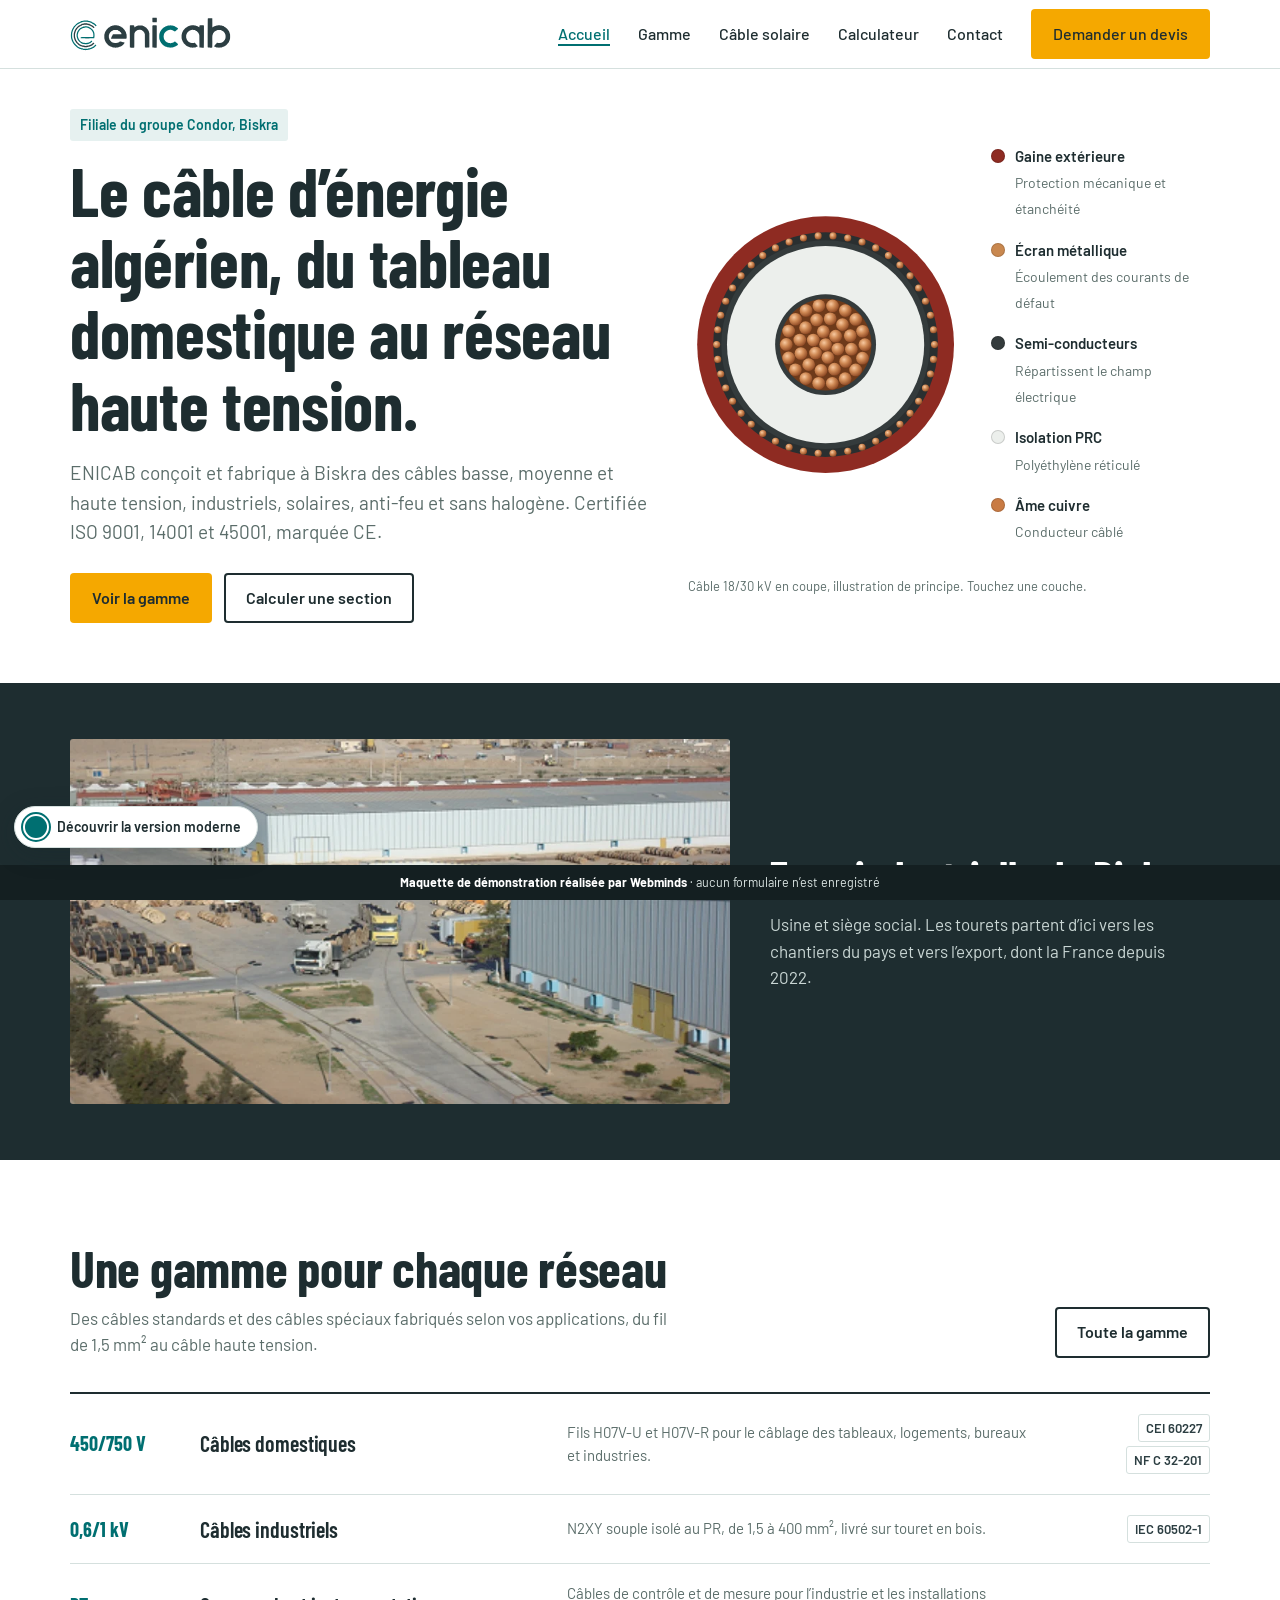
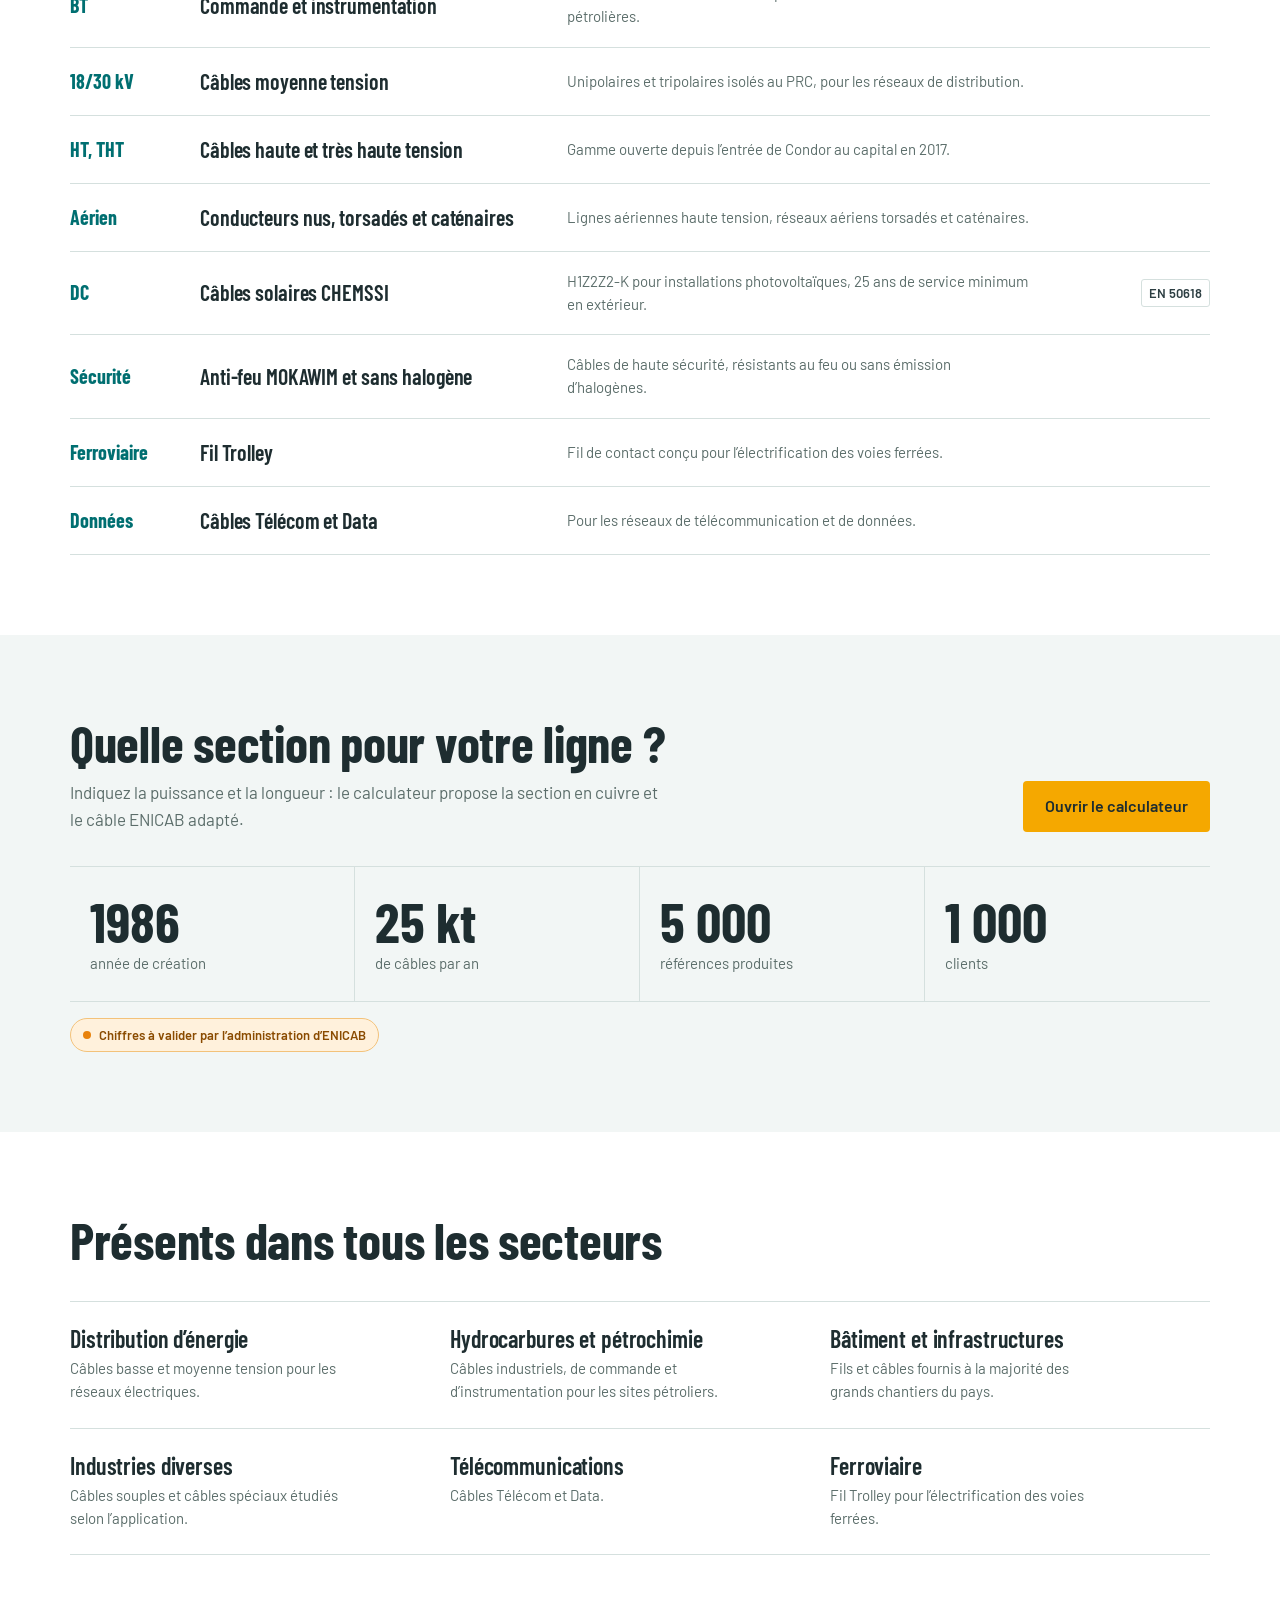
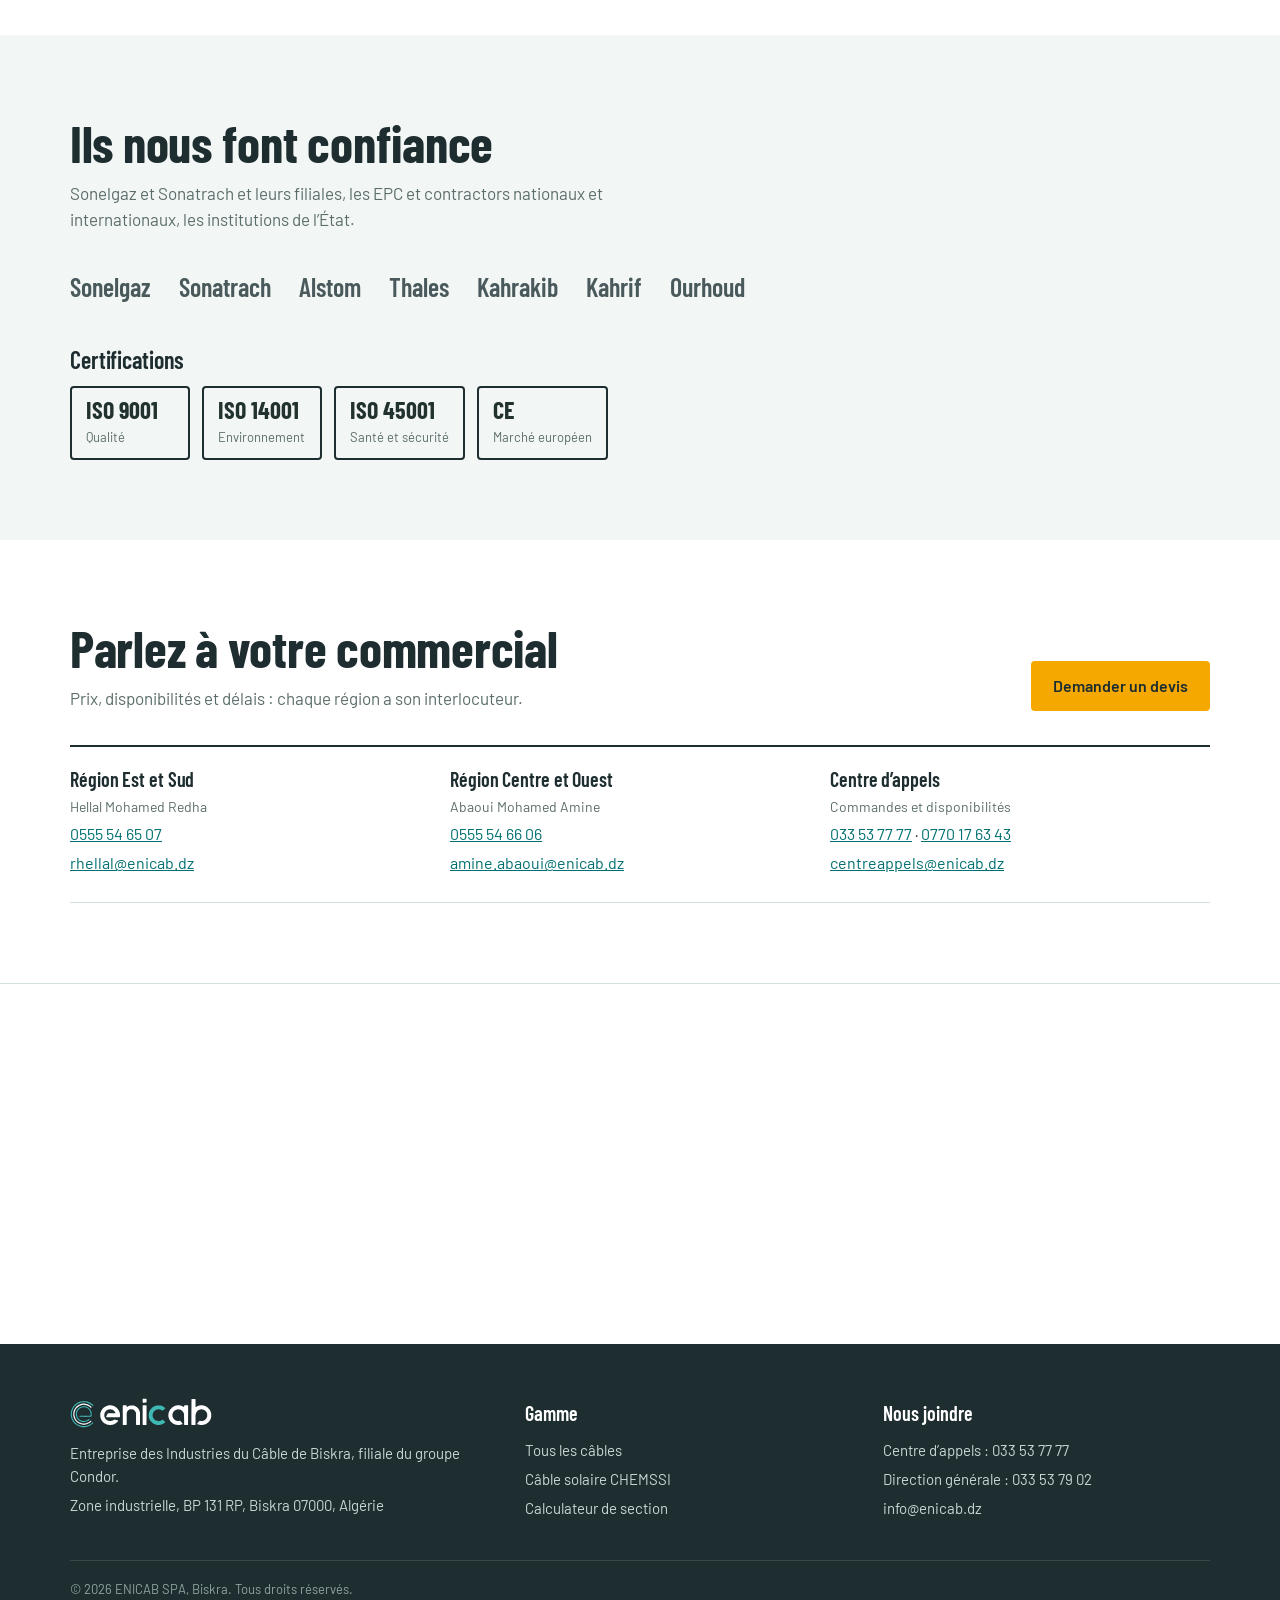
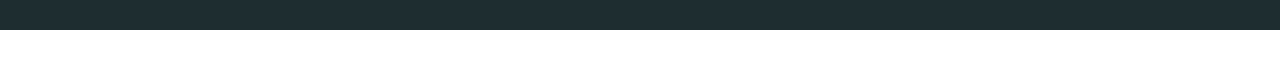
==== index.html @ e7be0aad "Maquette ENICAB : version corporate (accueil, gamme, fiche CHEMSSI, contact, calculateur) et version" ====
<!doctype html>
<html lang="fr">
<head>
<meta charset="utf-8">
<meta name="viewport" content="width=device-width, initial-scale=1, viewport-fit=cover">
<meta name="robots" content="noindex, nofollow">
<title>ENICAB, câbles d’énergie fabriqués à Biskra</title>
<meta name="description" content="Câbles basse, moyenne et haute tension, industriels, solaires et anti-feu.">
<link rel="icon" href="assets/img/favicon.svg" type="image/svg+xml">
<link rel="preload" href="assets/fonts/barlow-condensed-latin-700-normal.woff2" as="font" type="font/woff2" crossorigin>
<link rel="stylesheet" href="assets/css/style.css">
</head>
<body>
<header class="hdr">
  <div class="wrap">
    <a class="hdr-logo" href="index.html"><img src="assets/img/logo.svg" alt="ENICAB" width="235" height="50"></a>
    <nav class="hdr-nav" aria-label="Navigation principale">
      <a href="index.html" aria-current="page">Accueil</a><a href="gamme.html">Gamme</a><a href="produit.html">Câble solaire</a><a href="gamme.html#calcul">Calculateur</a><a href="contact.html">Contact</a>
      <a class="btn btn-amber" href="contact.html#devis">Demander un devis</a>
    </nav>
    <button class="burger" aria-label="Ouvrir le menu" aria-expanded="false"><span></span><span></span><span></span></button>
  </div>
</header>

<main>
<section class="hero">
  <div class="wrap hero-grid">
    <div>
      <span class="hero-tag">Filiale du groupe Condor, Biskra</span>
      <h1>Le câble d’énergie algérien, du tableau domestique au réseau haute tension.</h1>
      <p class="lead">ENICAB conçoit et fabrique à Biskra des câbles basse, moyenne et haute tension, industriels, solaires, anti-feu et sans halogène. Certifiée ISO 9001, 14001 et 45001, marquée CE.</p>
      <div class="hero-cta"><a class="btn btn-amber" href="gamme.html">Voir la gamme</a><a class="btn btn-line" href="gamme.html#calcul">Calculer une section</a></div>
    </div>
    <figure class="hero-fig">
      <svg class="xsec" data-cable="mt" data-legend="lg-hero" role="img"></svg>
      <ul class="xlegend" id="lg-hero"></ul>
      <figcaption>Câble 18/30 kV en coupe, illustration de principe. Touchez une couche.</figcaption>
    </figure>
  </div>
</section>

<section class="plant">
  <div class="wrap">
    <img src="assets/img/usine-biskra.webp" alt="Parc à tourets de l’usine ENICAB, zone industrielle de Biskra" width="922" height="510">
    <div><strong>Zone industrielle de Biskra</strong><p>Usine et siège social. Les tourets partent d’ici vers les chantiers du pays et vers l’export, dont la France depuis 2022.</p></div>
  </div>
</section>

<section class="sec">
  <div class="wrap">
    <div class="sec-head"><div><h2>Une gamme pour chaque réseau</h2><p>Des câbles standards et des câbles spéciaux fabriqués selon vos applications, du fil de 1,5 mm² au câble haute tension.</p></div><a class="btn btn-line" href="gamme.html">Toute la gamme</a></div>
    <div class="range"><div class="range-row" data-cat="dom"><span class="volt">450/750 V</span><h3>Câbles domestiques</h3><p>Fils H07V-U et H07V-R pour le câblage des tableaux, logements, bureaux et industries.</p><span class="norm"><span>CEI 60227</span><span>NF C 32-201</span></span></div><div class="range-row" data-cat="ind bt"><span class="volt">0,6/1 kV</span><h3>Câbles industriels</h3><p>N2XY souple isolé au PR, de 1,5 à 400 mm², livré sur touret en bois.</p><span class="norm"><span>IEC 60502-1</span></span></div><div class="range-row" data-cat="ind bt"><span class="volt">BT</span><h3>Commande et instrumentation</h3><p>Câbles de contrôle et de mesure pour l’industrie et les installations pétrolières.</p><span class="norm"></span></div><div class="range-row" data-cat="mt"><span class="volt">18/30 kV</span><h3>Câbles moyenne tension</h3><p>Unipolaires et tripolaires isolés au PRC, pour les réseaux de distribution.</p><span class="norm"></span></div><div class="range-row" data-cat="ht"><span class="volt">HT, THT</span><h3>Câbles haute et très haute tension</h3><p>Gamme ouverte depuis l’entrée de Condor au capital en 2017.</p><span class="norm"></span></div><div class="range-row" data-cat="ht"><span class="volt">Aérien</span><h3>Conducteurs nus, torsadés et caténaires</h3><p>Lignes aériennes haute tension, réseaux aériens torsadés et caténaires.</p><span class="norm"></span></div><a class="range-row" data-cat="sol" href="produit.html"><span class="volt">DC</span><h3>Câbles solaires CHEMSSI</h3><p>H1Z2Z2-K pour installations photovoltaïques, 25 ans de service minimum en extérieur.</p><span class="norm"><span>EN 50618</span></span></a><div class="range-row" data-cat="sec"><span class="volt">Sécurité</span><h3>Anti-feu MOKAWIM et sans halogène</h3><p>Câbles de haute sécurité, résistants au feu ou sans émission d’halogènes.</p><span class="norm"></span></div><div class="range-row" data-cat="rail"><span class="volt">Ferroviaire</span><h3>Fil Trolley</h3><p>Fil de contact conçu pour l’électrification des voies ferrées.</p><span class="norm"></span></div><div class="range-row" data-cat="tel"><span class="volt">Données</span><h3>Câbles Télécom et Data</h3><p>Pour les réseaux de télécommunication et de données.</p><span class="norm"></span></div></div>
  </div>
</section>

<section class="sec sec-mist">
  <div class="wrap">
    <div class="sec-head"><div><h2>Quelle section pour votre ligne&nbsp;?</h2><p>Indiquez la puissance et la longueur&nbsp;: le calculateur propose la section en cuivre et le câble ENICAB adapté.</p></div><a class="btn btn-amber" href="gamme.html#calcul">Ouvrir le calculateur</a></div>
    <div class="figs">
      <div><b>1986</b><span>année de création</span></div>
      <div><b>25 kt</b><span>de câbles par an</span></div>
      <div><b>5 000</b><span>références produites</span></div>
      <div><b>1 000</b><span>clients</span></div>
    </div>
    <span class="verify">Chiffres à valider par l’administration d’ENICAB</span>
  </div>
</section>

<section class="sec">
  <div class="wrap">
    <div class="sec-head"><div><h2>Présents dans tous les secteurs</h2></div></div>
    <div class="sectors">
      <article><h3>Distribution d’énergie</h3><p>Câbles basse et moyenne tension pour les réseaux électriques.</p></article>
      <article><h3>Hydrocarbures et pétrochimie</h3><p>Câbles industriels, de commande et d’instrumentation pour les sites pétroliers.</p></article>
      <article><h3>Bâtiment et infrastructures</h3><p>Fils et câbles fournis à la majorité des grands chantiers du pays.</p></article>
      <article><h3>Industries diverses</h3><p>Câbles souples et câbles spéciaux étudiés selon l’application.</p></article>
      <article><h3>Télécommunications</h3><p>Câbles Télécom et Data.</p></article>
      <article><h3>Ferroviaire</h3><p>Fil Trolley pour l’électrification des voies ferrées.</p></article>
    </div>
  </div>
</section>

<section class="sec sec-mist">
  <div class="wrap">
    <div class="sec-head"><div><h2>Ils nous font confiance</h2><p>Sonelgaz et Sonatrach et leurs filiales, les EPC et contractors nationaux et internationaux, les institutions de l’État.</p></div></div>
    <div class="refs"><span>Sonelgaz</span><span>Sonatrach</span><span>Alstom</span><span>Thales</span><span>Kahrakib</span><span>Kahrif</span><span>Ourhoud</span></div>
    <div style="height:40px"></div>
    <h3 style="margin-bottom:14px">Certifications</h3>
    <div class="certs">
      <div class="cert"><b>ISO 9001</b><small>Qualité</small></div>
      <div class="cert"><b>ISO 14001</b><small>Environnement</small></div>
      <div class="cert"><b>ISO 45001</b><small>Santé et sécurité</small></div>
      <div class="cert"><b>CE</b><small>Marché européen</small></div>
    </div>
  </div>
</section>

<section class="sec">
  <div class="wrap">
    <div class="sec-head"><div><h2>Parlez à votre commercial</h2><p>Prix, disponibilités et délais&nbsp;: chaque région a son interlocuteur.</p></div><a class="btn btn-amber" href="contact.html#devis">Demander un devis</a></div>
    <div class="people">
  <article><h3>Région Est et Sud</h3><p class="who">Hellal Mohamed Redha</p><p><a href="tel:+213555546507">0555 54 65 07</a></p><p><a href="mailto:rhellal@enicab.dz">rhellal@enicab.dz</a></p></article>
  <article><h3>Région Centre et Ouest</h3><p class="who">Abaoui Mohamed Amine</p><p><a href="tel:+213555546606">0555 54 66 06</a></p><p><a href="mailto:amine.abaoui@enicab.dz">amine.abaoui@enicab.dz</a></p></article>
  <article><h3>Centre d’appels</h3><p class="who">Commandes et disponibilités</p><p><a href="tel:+21333537777">033 53 77 77</a> · <a href="tel:+213770176343">0770 17 63 43</a></p><p><a href="mailto:centreappels@enicab.dz">centreappels@enicab.dz</a></p></article>
</div>
  </div>
</section>
</main>
<section class="map" aria-label="Carte"><iframe title="ENICAB, zone industrielle de Biskra" loading="lazy" src="https://www.google.com/maps?q=ENICAB%20Zone%20Industrielle%20Biskra&output=embed"></iframe></section>
<footer class="ftr">
  <div class="wrap">
    <div class="ftr-grid">
      <div>
        <img src="assets/img/logo-light.svg" alt="ENICAB" width="140" height="30">
        <p>Entreprise des Industries du Câble de Biskra, filiale du groupe Condor.</p>
        <p>Zone industrielle, BP 131 RP, Biskra 07000, Algérie</p>
      </div>
      <div>
        <h4>Gamme</h4>
        <p><a href="gamme.html">Tous les câbles</a></p>
        <p><a href="produit.html">Câble solaire CHEMSSI</a></p>
        <p><a href="gamme.html#calcul">Calculateur de section</a></p>
      </div>
      <div>
        <h4>Nous joindre</h4>
        <p>Centre d’appels : <a href="tel:+21333537777">033 53 77 77</a></p>
        <p>Direction générale : <a href="tel:+21333537902">033 53 79 02</a></p>
        <p><a href="mailto:info@enicab.dz">info@enicab.dz</a></p>
      </div>
    </div>
    <div class="ftr-bot">© 2026 ENICAB SPA, Biskra. Tous droits réservés.</div>
  </div>
</footer>
<a class="vpill" href="v2/index.html"><i></i>Découvrir la version moderne</a>
<div class="demo-bar"><b>Maquette de démonstration réalisée par Webminds</b> · aucun formulaire n’est enregistré</div>
<script src="assets/js/cable.js"></script>
<script src="assets/js/main.js"></script>
</body>
</html>
---- assets/css/style.css ----
@font-face{font-family:"Barlow";src:url(../fonts/barlow-latin-400-normal.woff2) format("woff2");font-weight:400;font-display:swap}
@font-face{font-family:"Barlow";src:url(../fonts/barlow-latin-500-normal.woff2) format("woff2");font-weight:500;font-display:swap}
@font-face{font-family:"Barlow";src:url(../fonts/barlow-latin-600-normal.woff2) format("woff2");font-weight:600;font-display:swap}
@font-face{font-family:"Barlow";src:url(../fonts/barlow-latin-700-normal.woff2) format("woff2");font-weight:700;font-display:swap}
@font-face{font-family:"Barlow Condensed";src:url(../fonts/barlow-condensed-latin-500-normal.woff2) format("woff2");font-weight:500;font-display:swap}
@font-face{font-family:"Barlow Condensed";src:url(../fonts/barlow-condensed-latin-600-normal.woff2) format("woff2");font-weight:600;font-display:swap}
@font-face{font-family:"Barlow Condensed";src:url(../fonts/barlow-condensed-latin-700-normal.woff2) format("woff2");font-weight:700;font-display:swap}

:root{
  --teal:#006F71;--teal-d:#00585A;--teal-l:#E6F1F0;
  --slate:#2C3E42;--slate-d:#1E2D30;
  --mist:#F2F6F5;--line:#D5E0DE;
  --amber:#F5A800;--amber-d:#D99400;
  --copper:#B8693A;
  --text:#22322F;--muted:#5B6D6A;
  --cond:"Barlow Condensed","Arial Narrow",sans-serif;
  --body:"Barlow",system-ui,-apple-system,"Segoe UI",sans-serif;
  --wrap:1180px;
}
*{box-sizing:border-box}
html{scroll-behavior:smooth;-webkit-text-size-adjust:100%}
[id]{scroll-margin-top:84px}
body{margin:0;font-family:var(--body);font-size:17px;line-height:1.55;color:var(--text);background:#fff;padding-bottom:44px}
img,svg{max-width:100%;display:block}
a{color:var(--teal)}
:focus-visible{outline:3px solid var(--amber);outline-offset:2px}
.wrap{max-width:var(--wrap);margin:0 auto;padding:0 20px}
h1,h2,h3{font-family:var(--cond);font-weight:700;line-height:1.05;letter-spacing:-.005em;color:var(--slate-d);margin:0}
h1{font-size:clamp(40px,8.6vw,68px)}
h2{font-size:clamp(32px,6vw,52px)}
h3{font-size:24px;font-weight:600}
p{margin:0 0 1em}
.lead{font-size:19px;color:var(--muted);max-width:56ch}

/* bouton */
.btn{display:inline-flex;align-items:center;gap:8px;font-family:var(--body);font-weight:600;font-size:16px;padding:13px 22px;border-radius:4px;border:0;cursor:pointer;text-decoration:none;transition:background .2s}
.btn-amber{background:var(--amber);color:var(--slate-d)}
.btn-amber:hover{background:var(--amber-d)}
.btn-line{background:transparent;color:var(--slate-d);box-shadow:inset 0 0 0 2px var(--slate-d)}
.btn-line:hover{background:var(--slate-d);color:#fff}

/* entête */
.hdr{position:sticky;top:0;z-index:50;background:#fff;border-bottom:1px solid var(--line)}
.hdr .wrap{display:flex;align-items:center;justify-content:space-between;height:68px}
.hdr-logo img{height:34px;width:auto}
.hdr-nav{display:flex;gap:28px;align-items:center}
.hdr-nav a{color:var(--slate-d);text-decoration:none;font-weight:500;font-size:16px}
.hdr-nav a[aria-current]{color:var(--teal);box-shadow:inset 0 -2px 0 var(--teal)}
.hdr-call{font-family:var(--cond);font-weight:600;font-size:18px;color:var(--teal)!important}
.burger{display:none;background:none;border:0;width:44px;height:44px;cursor:pointer;padding:10px}
.burger span{display:block;height:2px;background:var(--slate-d);margin:6px 0;transition:transform .25s,opacity .2s}
@media (max-width:900px){
  .burger{display:block}
  .hdr-nav{position:fixed;inset:68px 0 auto 0;background:#fff;flex-direction:column;align-items:flex-start;gap:0;padding:8px 20px 20px;border-bottom:1px solid var(--line);transform:translateY(-8px);opacity:0;pointer-events:none;transition:.2s}
  .hdr-nav a{padding:12px 0;width:100%;border-bottom:1px solid var(--line);font-size:18px}
  .hdr-nav a[aria-current]{box-shadow:none}
  .hdr-nav .btn{margin-top:14px;justify-content:center}
  .hdr.open .hdr-nav{opacity:1;transform:none;pointer-events:auto}
  .hdr.open .burger span:nth-child(1){transform:translateY(8px) rotate(45deg)}
  .hdr.open .burger span:nth-child(2){opacity:0}
  .hdr.open .burger span:nth-child(3){transform:translateY(-8px) rotate(-45deg)}
}

/* hero accueil */
.hero{padding:40px 0 0;overflow:hidden}
.hero-grid{display:grid;grid-template-columns:1.05fr .95fr;gap:40px;align-items:center}
.hero h1{margin:14px 0 18px}
.hero-tag{display:inline-block;font-weight:600;font-size:14px;color:var(--teal);background:var(--teal-l);padding:5px 10px;border-radius:3px}
.hero-cta{display:flex;gap:12px;flex-wrap:wrap;margin-top:26px}
.hero-fig{position:relative;margin:0;display:grid;grid-template-columns:1.2fr 1fr;gap:18px;align-items:center}
.hero-fig figcaption{grid-column:1/-1;order:3}
.hero-fig figcaption{font-size:13px;color:var(--muted);margin-top:6px}
@media (max-width:900px){.hero-grid{grid-template-columns:1fr;gap:26px}.hero-fig{grid-template-columns:1fr 1fr;gap:12px;align-items:start}.hero-fig .xlegend li{padding:5px 4px;grid-template-columns:12px 1fr;gap:7px}.hero-fig .xlegend small{display:none}.hero-fig .xlegend i{width:12px;height:12px}}

/* coupe de câble */
.xsec{width:100%;height:auto}
.xsec [data-layer]{transition:opacity .25s}
.xsec.dim [data-layer]{opacity:.18}
.xsec.dim [data-layer].on{opacity:1}
.xlegend{list-style:none;margin:0;padding:0;display:grid;gap:2px}
.xlegend li{display:grid;grid-template-columns:14px 1fr;gap:10px;align-items:start;padding:8px 10px;border-radius:3px;cursor:pointer}
.xlegend li:hover,.xlegend li.on{background:var(--teal-l)}
.xlegend i{width:14px;height:14px;border-radius:50%;margin-top:4px;box-shadow:inset 0 0 0 1px rgba(0,0,0,.15)}
.xlegend b{display:block;font-weight:600;font-size:15px;color:var(--slate-d)}
.xlegend small{color:var(--muted);font-size:14px}

/* bande usine */
.plant{margin-top:60px;background:var(--slate-d);color:#fff;padding:56px 0}
.plant .wrap{display:grid;grid-template-columns:1.5fr 1fr;gap:40px;align-items:center}
.plant img{width:100%;max-width:922px;height:auto;border-radius:3px;filter:saturate(.85)}
.plant strong{font-family:var(--cond);font-size:clamp(30px,5vw,44px);display:block;font-weight:700;line-height:1.05;margin-bottom:12px}
.plant p{margin:0;color:#C9D6D4;max-width:42ch}
@media (max-width:760px){.plant{padding:0 0 34px}.plant .wrap{grid-template-columns:1fr;gap:22px;padding:0}.plant img{border-radius:0}.plant .wrap>div{padding:0 20px}}

/* sections */
.sec{padding:80px 0}
.sec-mist{background:var(--mist)}
.sec-head{display:flex;justify-content:space-between;align-items:end;gap:20px;margin-bottom:34px;flex-wrap:wrap}
.sec-head p{margin:10px 0 0;max-width:60ch;color:var(--muted)}

/* liste de gamme (fiche technique) */
.range{border-top:2px solid var(--slate-d)}
.range-row{display:grid;grid-template-columns:110px 1.2fr 1.6fr 160px;gap:20px;align-items:center;padding:18px 0;border-bottom:1px solid var(--line);text-decoration:none;color:inherit;transition:background .2s}
a.range-row:hover{background:var(--teal-l)}
.range-row .volt{font-family:var(--cond);font-weight:700;font-size:20px;color:var(--teal)}
.range-row h3{font-size:22px}
.range-row p{margin:0;color:var(--muted);font-size:15px}
.range-row .norm{font-size:13px;font-weight:600;color:var(--slate);justify-self:end;text-align:right}
.range-row .norm span{display:inline-block;border:1px solid var(--line);border-radius:3px;padding:3px 7px;margin:2px 0 2px 4px;background:#fff}
@media (max-width:760px){
  .range-row{grid-template-columns:1fr;gap:4px;padding:16px 0}
  .range-row .norm{justify-self:start;text-align:left}
  .range-row .norm span{margin:4px 4px 0 0}
}

/* chiffres */
.figs{display:grid;grid-template-columns:repeat(4,1fr);border-top:1px solid var(--line);border-bottom:1px solid var(--line)}
.figs div{padding:26px 20px;border-right:1px solid var(--line)}
.figs div:last-child{border-right:0}
.figs b{font-family:var(--cond);font-weight:700;font-size:clamp(38px,6vw,56px);color:var(--slate-d);display:block;line-height:1}
.figs span{color:var(--muted);font-size:15px}
@media (max-width:760px){.figs{grid-template-columns:1fr 1fr}.figs div:nth-child(2){border-right:0}.figs div:nth-child(-n+2){border-bottom:1px solid var(--line)}}
.verify{display:inline-flex;align-items:center;gap:8px;background:#FFF1DC;color:#8A4B00;border:1px solid #F3C27A;border-radius:999px;font-size:13px;font-weight:600;padding:6px 12px;margin-top:16px}
.verify::before{content:"";width:8px;height:8px;border-radius:50%;background:#E8820C}

/* secteurs */
.sectors{display:grid;grid-template-columns:repeat(3,1fr);gap:0;border-top:1px solid var(--line)}
.sectors article{padding:24px 22px 24px 0;border-bottom:1px solid var(--line)}
.sectors h3{margin-bottom:6px}
.sectors p{margin:0;color:var(--muted);font-size:15px;max-width:34ch}
@media (max-width:760px){.sectors{grid-template-columns:1fr}}

/* références */
.refs{display:flex;flex-wrap:wrap;gap:10px 28px;font-family:var(--cond);font-weight:600;font-size:26px;color:var(--slate)}
.refs span{opacity:.85}

/* certifs */
.certs{display:flex;flex-wrap:wrap;gap:12px}
.cert{border:2px solid var(--slate-d);border-radius:4px;padding:10px 14px;min-width:120px}
.cert b{font-family:var(--cond);font-size:24px;display:block;line-height:1}
.cert small{font-size:13px;color:var(--muted)}

/* calculateur */
.calc{display:grid;grid-template-columns:1fr 1fr;gap:0;border:2px solid var(--slate-d);border-radius:6px;overflow:hidden;background:#fff}
.calc-in{padding:28px}
.calc-out{padding:28px;background:var(--slate-d);color:#fff;display:flex;flex-direction:column}
.field{margin-bottom:18px}
.field label{display:block;font-weight:600;font-size:15px;margin-bottom:6px;color:var(--slate-d)}
.field input,.field select,.field textarea{width:100%;font:inherit;font-size:17px;padding:11px 12px;border:1px solid #B9C9C6;border-radius:4px;background:#fff;color:var(--text)}
.field textarea{min-height:120px;resize:vertical}
.seg{display:flex;border:1px solid #B9C9C6;border-radius:4px;overflow:hidden}
.seg button{flex:1;font:inherit;font-size:15px;font-weight:600;padding:10px;border:0;background:#fff;color:var(--slate);cursor:pointer}
.seg button[aria-pressed=true]{background:var(--teal);color:#fff}
.range-in{display:flex;align-items:center;gap:12px}
.range-in input[type=range]{flex:1;padding:0;border:0;accent-color:var(--teal)}
.range-in output{font-family:var(--cond);font-weight:700;font-size:22px;min-width:76px;text-align:right}
.calc-out .res{font-family:var(--cond);font-weight:700;font-size:clamp(64px,12vw,96px);line-height:.9;color:#fff}
.calc-out .res small{font-size:.38em;font-weight:600;color:#9CC9C6;margin-left:4px}
.calc-out .ref{margin:14px 0 4px;font-size:18px;font-weight:600;color:var(--amber)}
.calc-out dl{display:grid;grid-template-columns:auto 1fr;gap:6px 14px;margin:18px 0;font-size:15px}
.calc-out dt{color:#9CC9C6}
.calc-out dd{margin:0;text-align:right;font-weight:600}
.calc-out .note{font-size:13px;color:#9CC9C6;margin-top:auto}
@media (max-width:760px){.calc{grid-template-columns:1fr}.calc-in,.calc-out{padding:22px 18px}}

/* filtres gamme */
.filters{display:flex;gap:8px;flex-wrap:wrap;margin-bottom:22px}
.filters button{font:inherit;font-size:15px;font-weight:600;padding:8px 14px;border-radius:999px;border:1px solid var(--line);background:#fff;color:var(--slate);cursor:pointer}
.filters button[aria-pressed=true]{background:var(--slate-d);border-color:var(--slate-d);color:#fff}

/* page intérieure */
.page-hd{background:var(--mist);padding:46px 0 40px;border-bottom:1px solid var(--line)}
.crumb{font-size:14px;color:var(--muted);margin-bottom:10px}
.crumb a{color:var(--muted)}

/* fiche produit */
.pgrid{display:grid;grid-template-columns:1fr 1fr;gap:48px;align-items:start}
@media (max-width:860px){.pgrid{grid-template-columns:1fr;gap:28px}}
.spec{width:100%;border-collapse:collapse;font-size:16px}
.spec th,.spec td{text-align:left;padding:12px 0;border-bottom:1px solid var(--line);vertical-align:top}
.spec th{width:42%;color:var(--muted);font-weight:500;padding-right:14px}
.spec td{font-weight:600;color:var(--slate-d)}
.cats{display:grid;gap:0;border-top:2px solid var(--slate-d)}
.cats div{display:grid;grid-template-columns:120px 1fr;gap:14px;padding:16px 0;border-bottom:1px solid var(--line)}
.cats b{font-family:var(--cond);font-size:22px;color:var(--teal)}
.cats p{margin:0;color:var(--muted)}

/* contact */
.people{display:grid;grid-template-columns:repeat(3,1fr);gap:0;border-top:2px solid var(--slate-d)}
.people article{padding:22px 22px 22px 0;border-bottom:1px solid var(--line)}
.people h3{font-size:20px;margin-bottom:6px}
.people p{margin:0 0 4px;font-size:16px}
.people .who{color:var(--muted);font-size:14px}
@media (max-width:860px){.people{grid-template-columns:1fr}}
.cgrid{display:grid;grid-template-columns:1.1fr .9fr;gap:48px}
@media (max-width:860px){.cgrid{grid-template-columns:1fr}}
.ok{display:none;background:var(--teal-l);border-left:4px solid var(--teal);padding:14px 16px;margin-top:14px;font-weight:500}
.ok.show{display:block}

/* carte */
.map{border-top:1px solid var(--line)}
.map iframe{display:block;width:100%;height:360px;border:0;filter:saturate(.7)}

/* pied */
.ftr{background:var(--slate-d);color:#C9D6D4;padding:54px 0 30px;font-size:15px}
.ftr-grid{display:grid;grid-template-columns:1.3fr 1fr 1fr;gap:30px}
.ftr img{height:30px;width:auto;margin-bottom:14px}
.ftr h4{font-family:var(--cond);font-weight:600;font-size:20px;color:#fff;margin:0 0 10px}
.ftr a{color:#C9D6D4;text-decoration:none}
.ftr a:hover{color:#fff}
.ftr p{margin:0 0 6px}
.ftr-bot{border-top:1px solid rgba(255,255,255,.12);margin-top:34px;padding-top:18px;font-size:13px;color:#8FA4A1}
@media (max-width:760px){.ftr-grid{grid-template-columns:1fr}}

/* bandeau démo + pastille version */
.demo-bar{position:fixed;left:0;right:0;bottom:0;z-index:90;background:#141F21;color:#DDE7E5;font-size:12.5px;text-align:center;padding:9px 12px;line-height:1.35}
.demo-bar b{color:#fff}
.vpill{position:fixed;left:14px;bottom:52px;z-index:91;display:flex;align-items:center;gap:10px;background:#fff;color:var(--slate-d);text-decoration:none;font-weight:600;font-size:14px;padding:9px 16px 9px 10px;border-radius:999px;box-shadow:0 6px 24px rgba(20,40,42,.25);border:1px solid var(--line)}
.vpill i{position:relative;width:22px;height:22px;border-radius:50%;background:var(--teal)}
.vpill i::after{content:"";position:absolute;inset:-4px;border-radius:50%;border:2px solid var(--teal);animation:vpulse 2s infinite}
@keyframes vpulse{from{transform:scale(.8);opacity:1}to{transform:scale(1.5);opacity:0}}
@media (prefers-reduced-motion:reduce){.vpill i::after{animation:none}html{scroll-behavior:auto}}
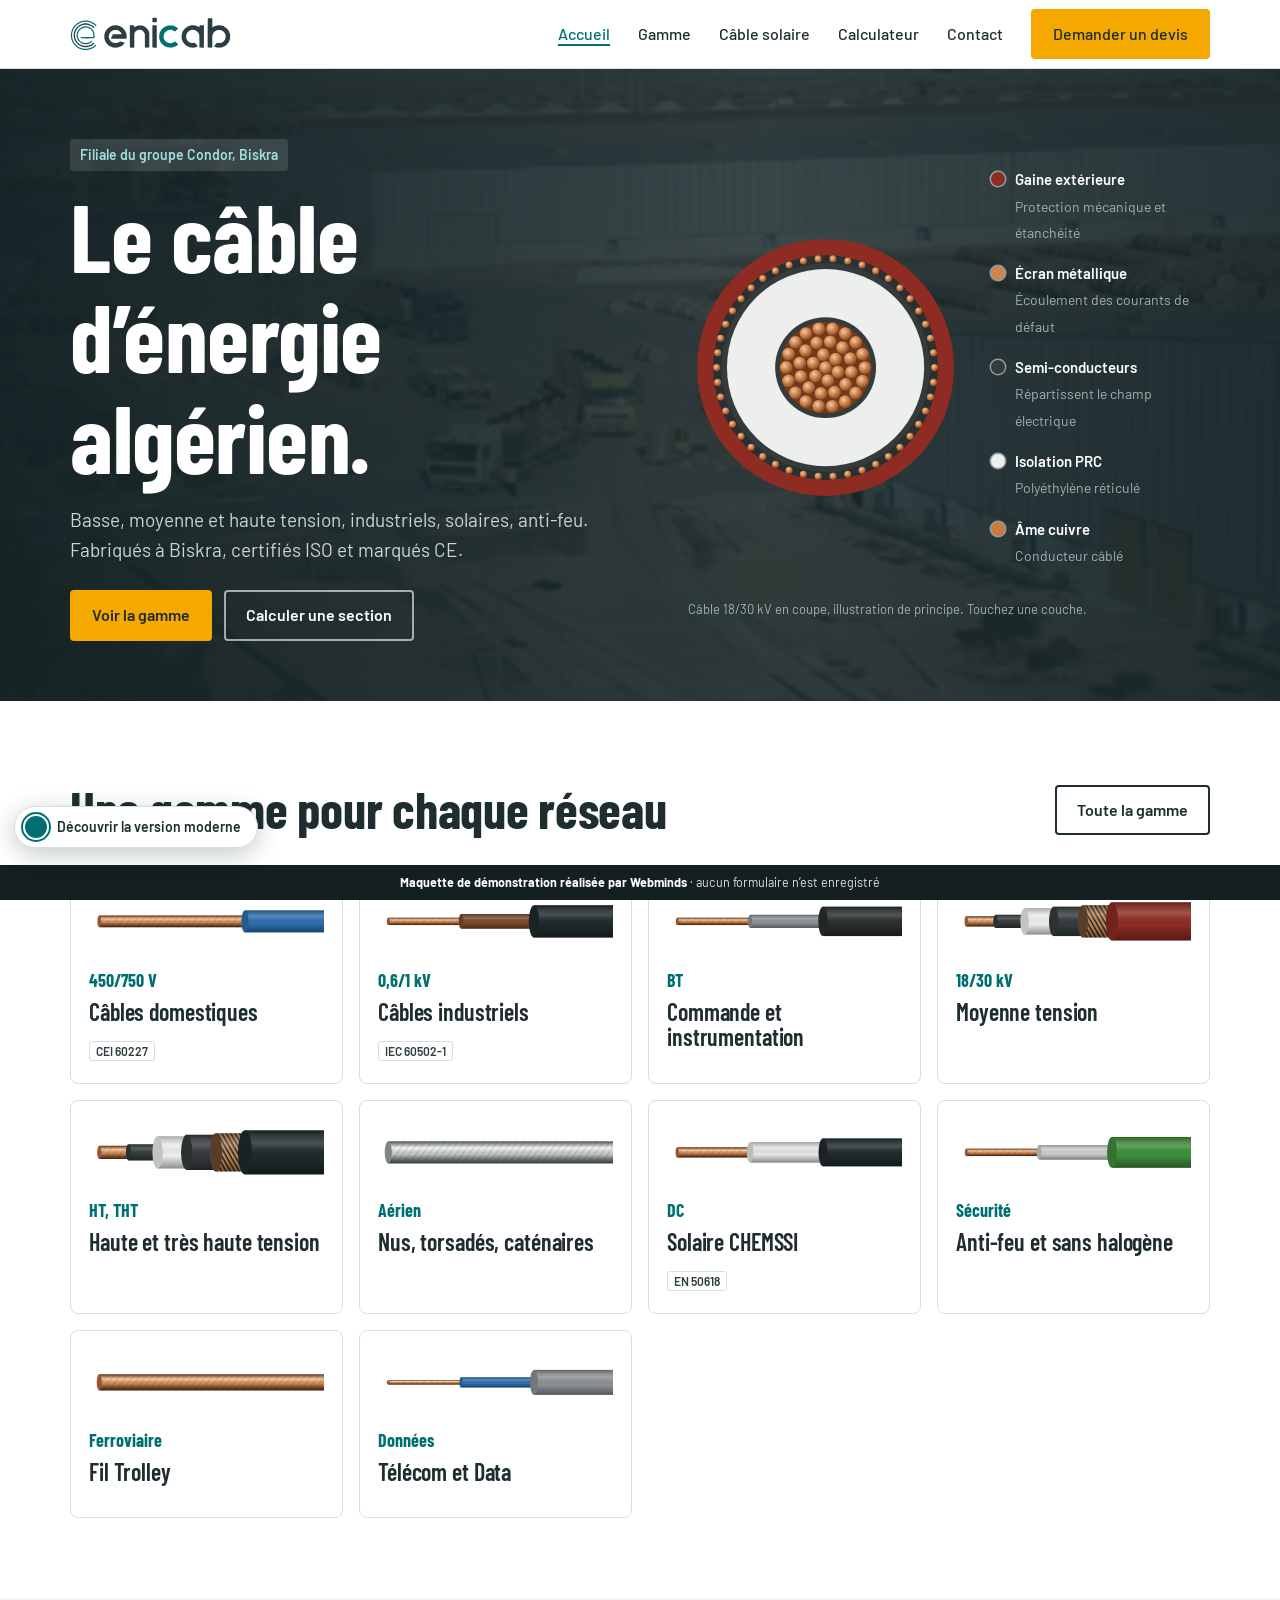
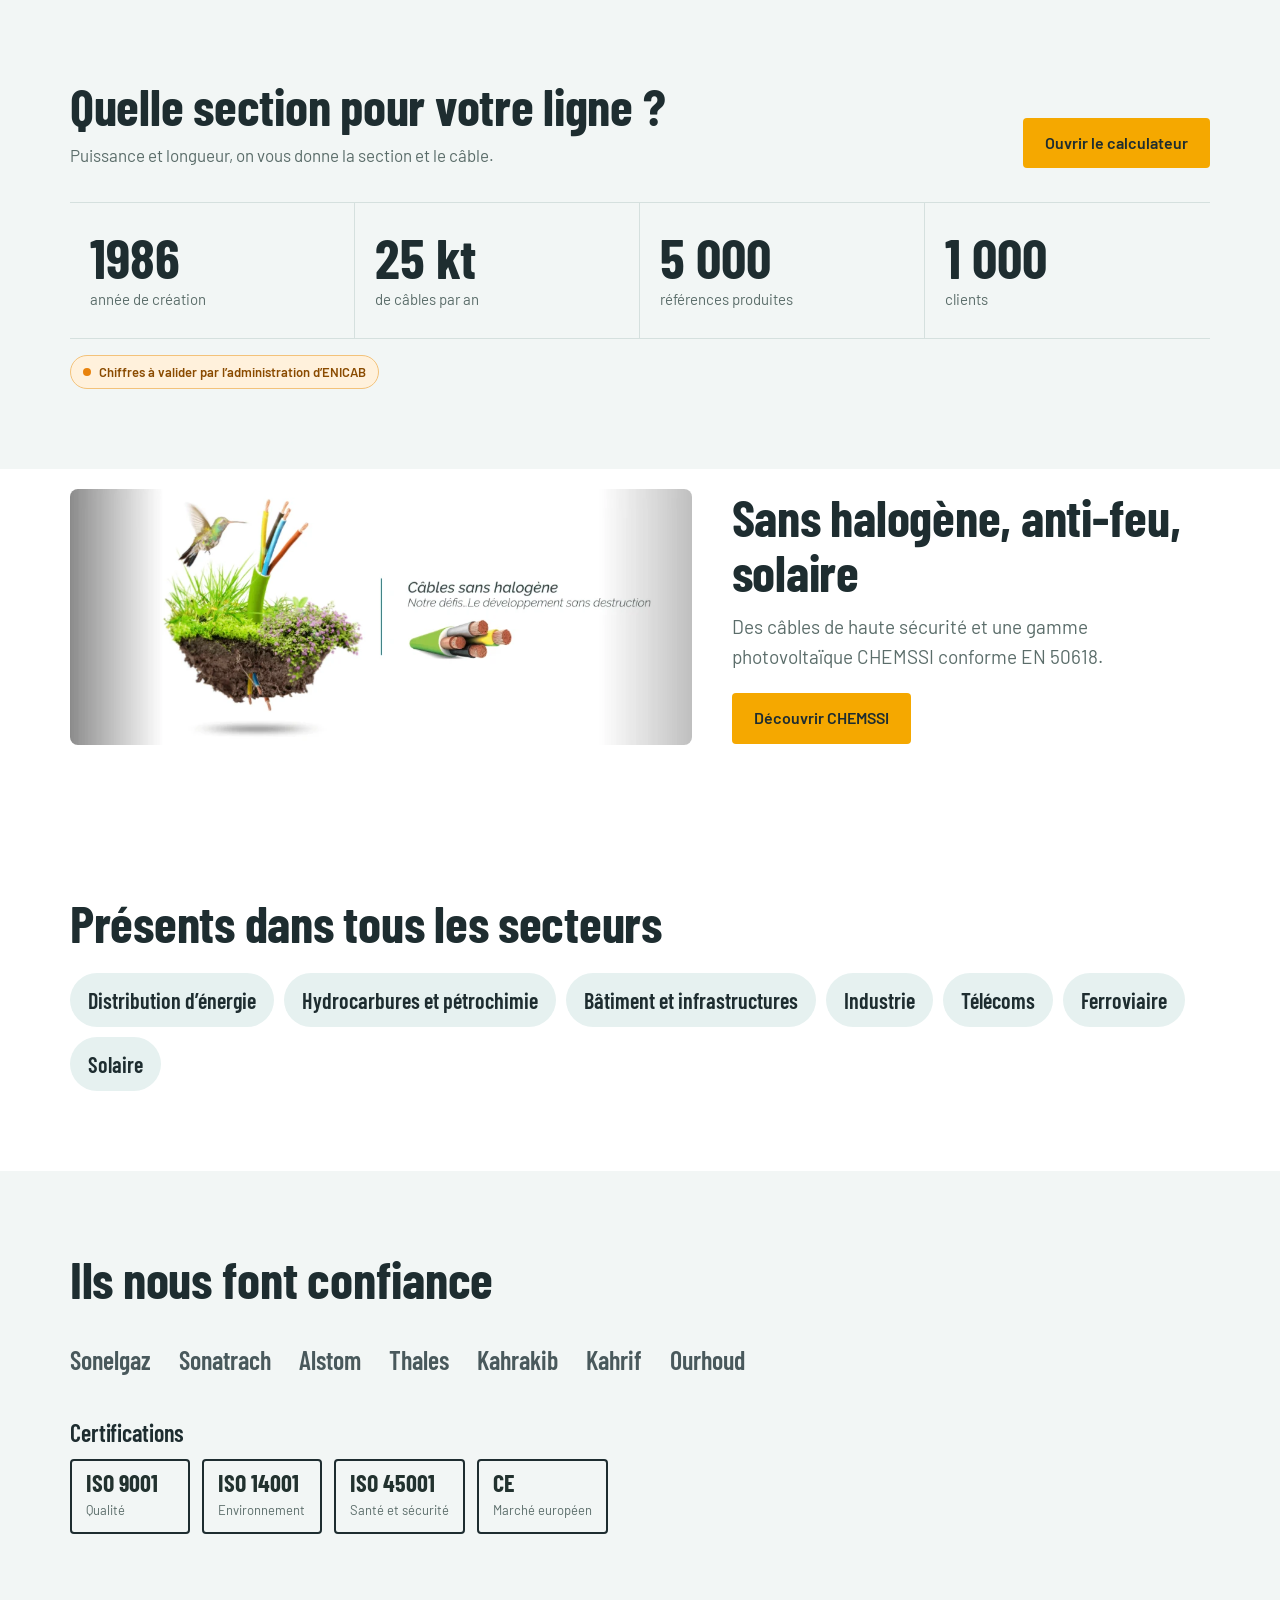
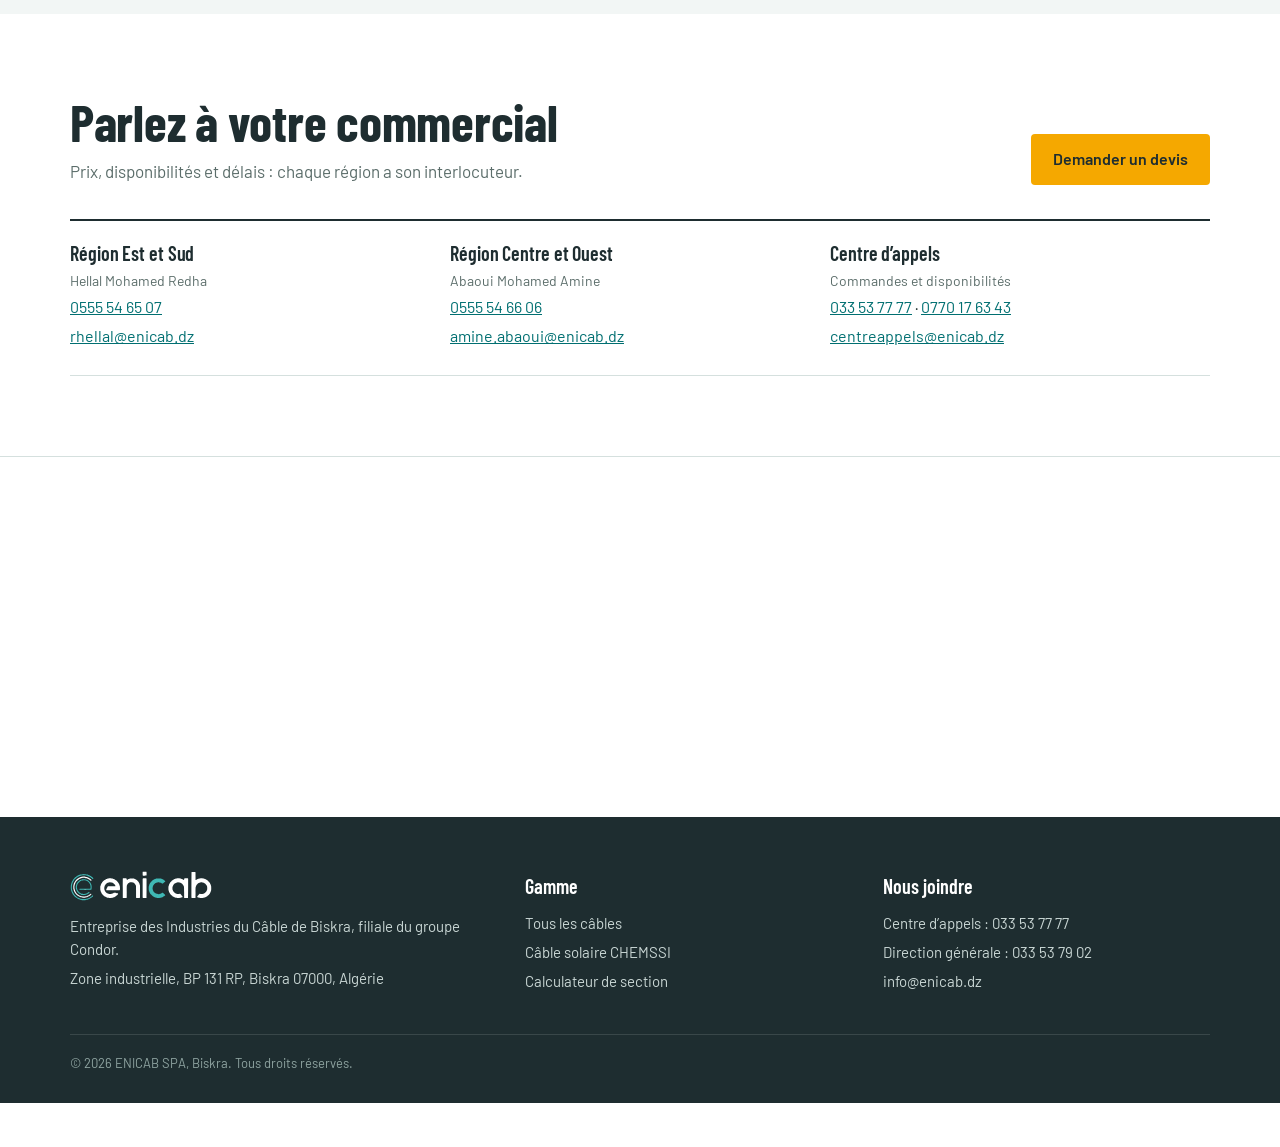
==== commit 062eb3b8: "Plus visuel : hero photo usine, cartes produits illustrées, visuel sans halogène, défilement de gamm" ====
--- a/index.html
+++ b/index.html
@@ -23,13 +23,14 @@
 </header>
 
 <main>
-<section class="hero">
+<section class="hero hero-photo">
+  <img class="hero-bg" src="assets/img/usine-biskra.webp" alt="" aria-hidden="true">
   <div class="wrap hero-grid">
     <div>
       <span class="hero-tag">Filiale du groupe Condor, Biskra</span>
-      <h1>Le câble d’énergie algérien, du tableau domestique au réseau haute tension.</h1>
-      <p class="lead">ENICAB conçoit et fabrique à Biskra des câbles basse, moyenne et haute tension, industriels, solaires, anti-feu et sans halogène. Certifiée ISO 9001, 14001 et 45001, marquée CE.</p>
-      <div class="hero-cta"><a class="btn btn-amber" href="gamme.html">Voir la gamme</a><a class="btn btn-line" href="gamme.html#calcul">Calculer une section</a></div>
+      <h1>Le câble d’énergie algérien.</h1>
+      <p class="lead">Basse, moyenne et haute tension, industriels, solaires, anti-feu. Fabriqués à Biskra, certifiés ISO et marqués CE.</p>
+      <div class="hero-cta"><a class="btn btn-amber" href="gamme.html">Voir la gamme</a><a class="btn btn-ghost" href="gamme.html#calcul">Calculer une section</a></div>
     </div>
     <figure class="hero-fig">
       <svg class="xsec" data-cable="mt" data-legend="lg-hero" role="img"></svg>
@@ -39,23 +40,17 @@
   </div>
 </section>
 
-<section class="plant">
-  <div class="wrap">
-    <img src="assets/img/usine-biskra.webp" alt="Parc à tourets de l’usine ENICAB, zone industrielle de Biskra" width="922" height="510">
-    <div><strong>Zone industrielle de Biskra</strong><p>Usine et siège social. Les tourets partent d’ici vers les chantiers du pays et vers l’export, dont la France depuis 2022.</p></div>
-  </div>
-</section>
 
 <section class="sec">
   <div class="wrap">
-    <div class="sec-head"><div><h2>Une gamme pour chaque réseau</h2><p>Des câbles standards et des câbles spéciaux fabriqués selon vos applications, du fil de 1,5 mm² au câble haute tension.</p></div><a class="btn btn-line" href="gamme.html">Toute la gamme</a></div>
-    <div class="range"><div class="range-row" data-cat="dom"><span class="volt">450/750 V</span><h3>Câbles domestiques</h3><p>Fils H07V-U et H07V-R pour le câblage des tableaux, logements, bureaux et industries.</p><span class="norm"><span>CEI 60227</span><span>NF C 32-201</span></span></div><div class="range-row" data-cat="ind bt"><span class="volt">0,6/1 kV</span><h3>Câbles industriels</h3><p>N2XY souple isolé au PR, de 1,5 à 400 mm², livré sur touret en bois.</p><span class="norm"><span>IEC 60502-1</span></span></div><div class="range-row" data-cat="ind bt"><span class="volt">BT</span><h3>Commande et instrumentation</h3><p>Câbles de contrôle et de mesure pour l’industrie et les installations pétrolières.</p><span class="norm"></span></div><div class="range-row" data-cat="mt"><span class="volt">18/30 kV</span><h3>Câbles moyenne tension</h3><p>Unipolaires et tripolaires isolés au PRC, pour les réseaux de distribution.</p><span class="norm"></span></div><div class="range-row" data-cat="ht"><span class="volt">HT, THT</span><h3>Câbles haute et très haute tension</h3><p>Gamme ouverte depuis l’entrée de Condor au capital en 2017.</p><span class="norm"></span></div><div class="range-row" data-cat="ht"><span class="volt">Aérien</span><h3>Conducteurs nus, torsadés et caténaires</h3><p>Lignes aériennes haute tension, réseaux aériens torsadés et caténaires.</p><span class="norm"></span></div><a class="range-row" data-cat="sol" href="produit.html"><span class="volt">DC</span><h3>Câbles solaires CHEMSSI</h3><p>H1Z2Z2-K pour installations photovoltaïques, 25 ans de service minimum en extérieur.</p><span class="norm"><span>EN 50618</span></span></a><div class="range-row" data-cat="sec"><span class="volt">Sécurité</span><h3>Anti-feu MOKAWIM et sans halogène</h3><p>Câbles de haute sécurité, résistants au feu ou sans émission d’halogènes.</p><span class="norm"></span></div><div class="range-row" data-cat="rail"><span class="volt">Ferroviaire</span><h3>Fil Trolley</h3><p>Fil de contact conçu pour l’électrification des voies ferrées.</p><span class="norm"></span></div><div class="range-row" data-cat="tel"><span class="volt">Données</span><h3>Câbles Télécom et Data</h3><p>Pour les réseaux de télécommunication et de données.</p><span class="norm"></span></div></div>
+    <div class="sec-head"><div><h2>Une gamme pour chaque réseau</h2></div><a class="btn btn-line" href="gamme.html">Toute la gamme</a></div>
+    <div class="cards"><a class="pcard" data-cat="dom" href="gamme.html"><svg class="side" data-side="dom" aria-hidden="true"></svg><span class="volt">450/750 V</span><h3>Câbles domestiques</h3><span class="norm"><em>CEI 60227</em></span></a><a class="pcard" data-cat="ind bt" href="gamme.html"><svg class="side" data-side="ind" aria-hidden="true"></svg><span class="volt">0,6/1 kV</span><h3>Câbles industriels</h3><span class="norm"><em>IEC 60502-1</em></span></a><a class="pcard" data-cat="ind bt" href="gamme.html"><svg class="side" data-side="bt" aria-hidden="true"></svg><span class="volt">BT</span><h3>Commande et instrumentation</h3><span class="norm"></span></a><a class="pcard" data-cat="mt" href="gamme.html"><svg class="side" data-side="mt" aria-hidden="true"></svg><span class="volt">18/30 kV</span><h3>Moyenne tension</h3><span class="norm"></span></a><a class="pcard" data-cat="ht" href="gamme.html"><svg class="side" data-side="ht" aria-hidden="true"></svg><span class="volt">HT, THT</span><h3>Haute et très haute tension</h3><span class="norm"></span></a><a class="pcard" data-cat="ht" href="gamme.html"><svg class="side" data-side="nus" aria-hidden="true"></svg><span class="volt">Aérien</span><h3>Nus, torsadés, caténaires</h3><span class="norm"></span></a><a class="pcard" data-cat="sol" href="produit.html"><svg class="side" data-side="sol" aria-hidden="true"></svg><span class="volt">DC</span><h3>Solaire CHEMSSI</h3><span class="norm"><em>EN 50618</em></span></a><a class="pcard" data-cat="sec" href="gamme.html"><svg class="side" data-side="sec" aria-hidden="true"></svg><span class="volt">Sécurité</span><h3>Anti-feu et sans halogène</h3><span class="norm"></span></a><a class="pcard" data-cat="rail" href="gamme.html"><svg class="side" data-side="rail" aria-hidden="true"></svg><span class="volt">Ferroviaire</span><h3>Fil Trolley</h3><span class="norm"></span></a><a class="pcard" data-cat="tel" href="gamme.html"><svg class="side" data-side="tel" aria-hidden="true"></svg><span class="volt">Données</span><h3>Télécom et Data</h3><span class="norm"></span></a></div>
   </div>
 </section>
 
 <section class="sec sec-mist">
   <div class="wrap">
-    <div class="sec-head"><div><h2>Quelle section pour votre ligne&nbsp;?</h2><p>Indiquez la puissance et la longueur&nbsp;: le calculateur propose la section en cuivre et le câble ENICAB adapté.</p></div><a class="btn btn-amber" href="gamme.html#calcul">Ouvrir le calculateur</a></div>
+    <div class="sec-head"><div><h2>Quelle section pour votre ligne&nbsp;?</h2><p>Puissance et longueur, on vous donne la section et le câble.</p></div><a class="btn btn-amber" href="gamme.html#calcul">Ouvrir le calculateur</a></div>
     <div class="figs">
       <div><b>1986</b><span>année de création</span></div>
       <div><b>25 kt</b><span>de câbles par an</span></div>
@@ -66,23 +61,27 @@
   </div>
 </section>
 
+<section class="feature">
+  <div class="wrap feature-grid">
+    <img src="assets/img/sans-halogene.webp" alt="Visuel ENICAB des câbles sans halogène" width="1029" height="423" loading="lazy">
+    <div>
+      <h2>Sans halogène, anti-feu, solaire</h2>
+      <p class="lead">Des câbles de haute sécurité et une gamme photovoltaïque CHEMSSI conforme EN 50618.</p>
+      <a class="btn btn-amber" href="produit.html">Découvrir CHEMSSI</a>
+    </div>
+  </div>
+</section>
+
 <section class="sec">
   <div class="wrap">
-    <div class="sec-head"><div><h2>Présents dans tous les secteurs</h2></div></div>
-    <div class="sectors">
-      <article><h3>Distribution d’énergie</h3><p>Câbles basse et moyenne tension pour les réseaux électriques.</p></article>
-      <article><h3>Hydrocarbures et pétrochimie</h3><p>Câbles industriels, de commande et d’instrumentation pour les sites pétroliers.</p></article>
-      <article><h3>Bâtiment et infrastructures</h3><p>Fils et câbles fournis à la majorité des grands chantiers du pays.</p></article>
-      <article><h3>Industries diverses</h3><p>Câbles souples et câbles spéciaux étudiés selon l’application.</p></article>
-      <article><h3>Télécommunications</h3><p>Câbles Télécom et Data.</p></article>
-      <article><h3>Ferroviaire</h3><p>Fil Trolley pour l’électrification des voies ferrées.</p></article>
-    </div>
+    <h2 style="margin-bottom:24px">Présents dans tous les secteurs</h2>
+    <div class="chips"><span>Distribution d’énergie</span><span>Hydrocarbures et pétrochimie</span><span>Bâtiment et infrastructures</span><span>Industrie</span><span>Télécoms</span><span>Ferroviaire</span><span>Solaire</span></div>
   </div>
 </section>
 
 <section class="sec sec-mist">
   <div class="wrap">
-    <div class="sec-head"><div><h2>Ils nous font confiance</h2><p>Sonelgaz et Sonatrach et leurs filiales, les EPC et contractors nationaux et internationaux, les institutions de l’État.</p></div></div>
+    <div class="sec-head"><div><h2>Ils nous font confiance</h2></div></div>
     <div class="refs"><span>Sonelgaz</span><span>Sonatrach</span><span>Alstom</span><span>Thales</span><span>Kahrakib</span><span>Kahrif</span><span>Ourhoud</span></div>
     <div style="height:40px"></div>
     <h3 style="margin-bottom:14px">Certifications</h3>
--- a/assets/css/style.css
+++ b/assets/css/style.css
@@ -220,3 +220,37 @@
 .vpill i::after{content:"";position:absolute;inset:-4px;border-radius:50%;border:2px solid var(--teal);animation:vpulse 2s infinite}
 @keyframes vpulse{from{transform:scale(.8);opacity:1}to{transform:scale(1.5);opacity:0}}
 @media (prefers-reduced-motion:reduce){.vpill i::after{animation:none}html{scroll-behavior:auto}}
+
+/* v1.1 : hero photo, cartes produits, bande visuelle */
+.hero-photo{position:relative;background:var(--slate-d);color:#fff;padding:70px 0 60px;overflow:hidden}
+.hero-photo .hero-bg{position:absolute;inset:0;width:100%;height:100%;object-fit:cover;opacity:.38;filter:saturate(.6) blur(1px);transform:scale(1.04)}
+.hero-photo::after{content:"";position:absolute;inset:0;background:linear-gradient(90deg,rgba(20,34,37,.92) 0%,rgba(20,34,37,.55) 60%,rgba(20,34,37,.75) 100%)}
+.hero-photo .wrap{position:relative;z-index:1}
+.hero-photo h1{color:#fff;font-size:clamp(48px,10vw,96px)}
+.hero-photo .lead{color:#C9D6D4}
+.hero-photo .hero-tag{background:rgba(255,255,255,.12);color:#9FE0DC}
+.hero-photo .xlegend b{color:#fff}
+.hero-photo .xlegend small,.hero-photo .hero-fig figcaption{color:#9DB3B0}
+.hero-photo .xlegend li:hover,.hero-photo .xlegend li.on{background:rgba(255,255,255,.08)}
+.btn-ghost{background:transparent;color:#fff;box-shadow:inset 0 0 0 2px rgba(255,255,255,.6)}
+.btn-ghost:hover{background:#fff;color:var(--slate-d)}
+.cards{display:grid;grid-template-columns:repeat(auto-fill,minmax(240px,1fr));gap:16px}
+.pcard{display:flex;flex-direction:column;gap:4px;padding:18px 18px 20px;border:1px solid var(--line);border-radius:8px;background:#fff;text-decoration:none;color:inherit;transition:border-color .2s,transform .2s}
+.pcard:hover{border-color:var(--teal);transform:translateY(-3px)}
+.pcard .side{width:100%;height:auto;margin:4px 0 12px;transition:transform .35s}
+.pcard:hover .side{transform:translateX(6px)}
+.pcard .volt{font-family:var(--cond);font-weight:700;font-size:18px;color:var(--teal)}
+.pcard h3{font-size:24px}
+.pcard p{margin:4px 0 0;color:var(--muted);font-size:15px}
+.pcard .norm{margin-top:auto;padding-top:8px}
+.pcard .norm em{font-style:normal;font-size:12px;font-weight:600;border:1px solid var(--line);border-radius:3px;padding:2px 6px;margin-right:4px;color:var(--slate)}
+@media (max-width:560px){.cards{grid-template-columns:1fr 1fr;gap:10px}.pcard{padding:12px}.pcard h3{font-size:19px}.pcard .volt{font-size:15px}.pcard p{font-size:13.5px}}
+.feature{background:#fff;padding:20px 0 70px}
+.feature-grid{display:grid;grid-template-columns:1.3fr 1fr;gap:40px;align-items:center}
+.feature img{width:100%;height:auto;border-radius:8px}
+.feature h2{margin-bottom:14px}
+.feature .lead{margin-bottom:22px}
+@media (max-width:860px){.feature-grid{grid-template-columns:1fr;gap:20px}}
+.chips{display:flex;flex-wrap:wrap;gap:10px}
+.chips span{font-family:var(--cond);font-weight:600;font-size:22px;padding:10px 18px;border-radius:999px;background:var(--teal-l);color:var(--slate-d)}
+.hero-photo .xlegend i{box-shadow:0 0 0 1.5px rgba(255,255,255,.5)}
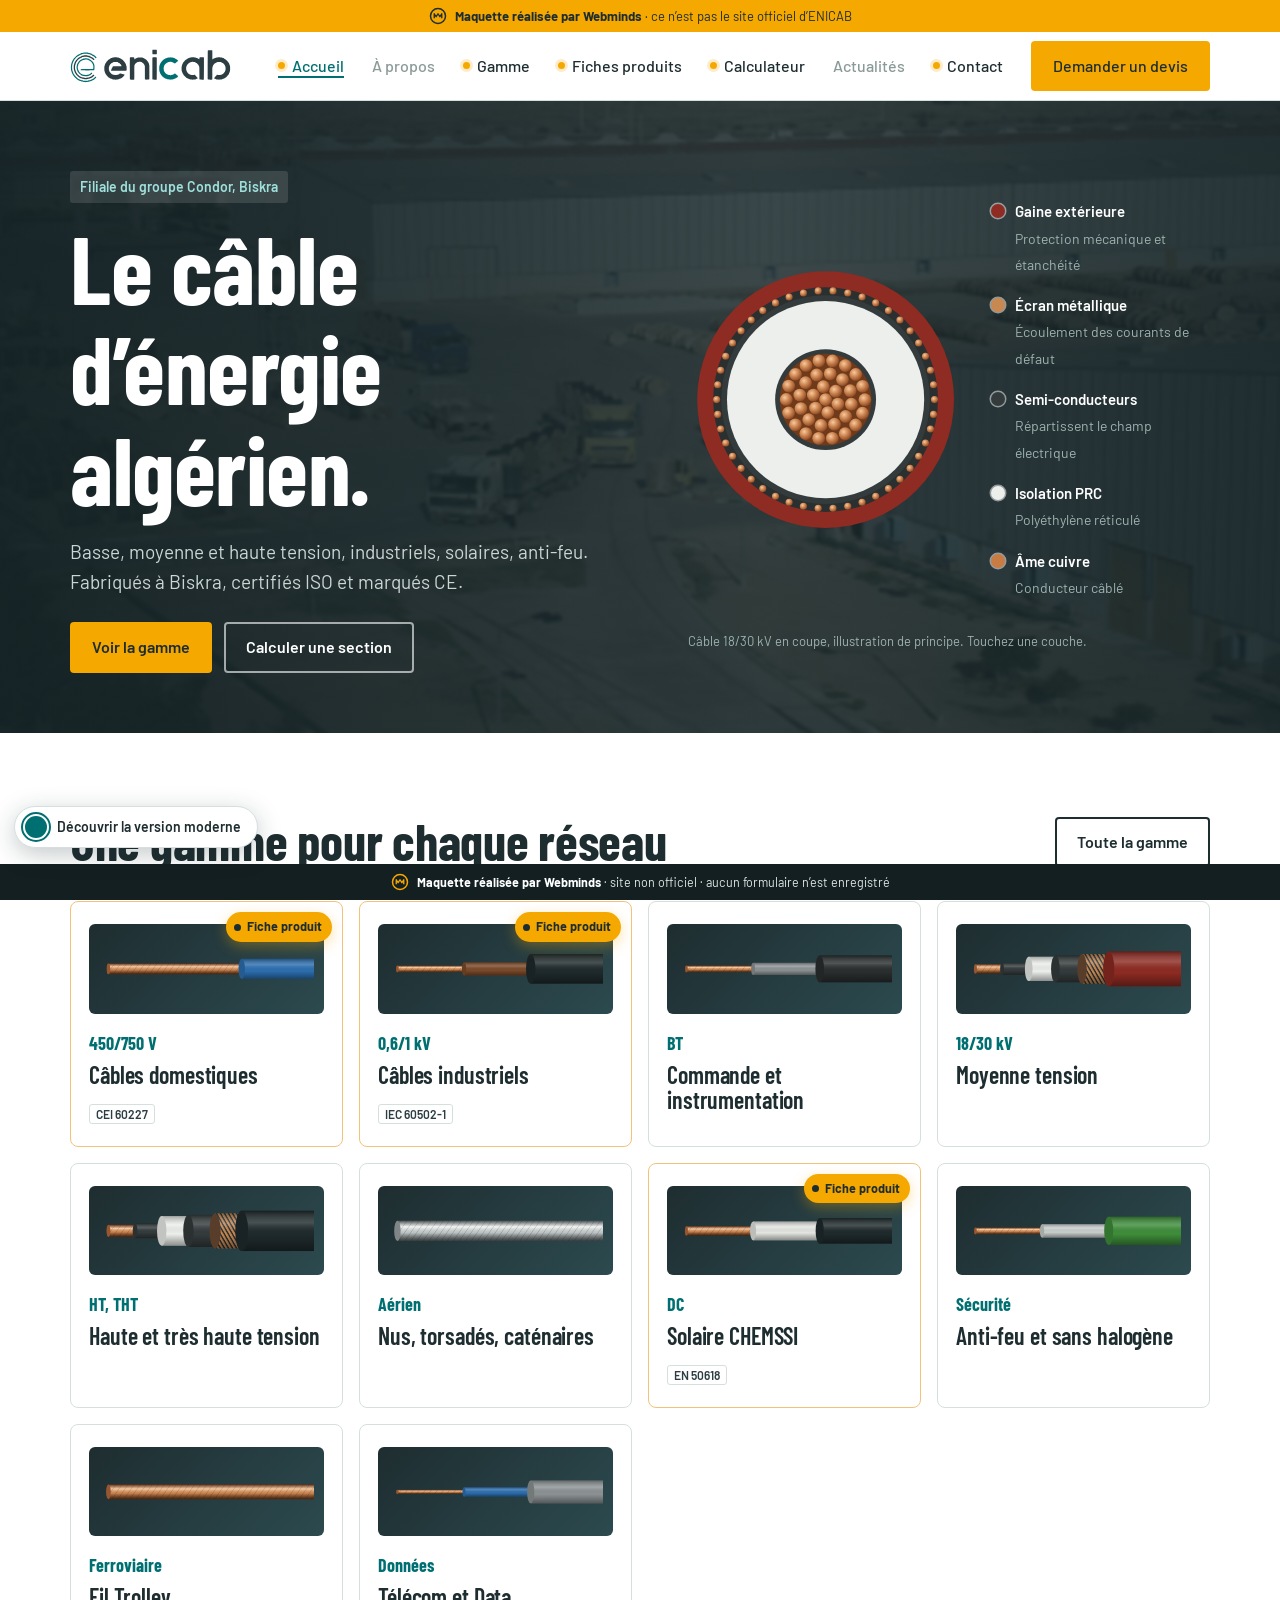
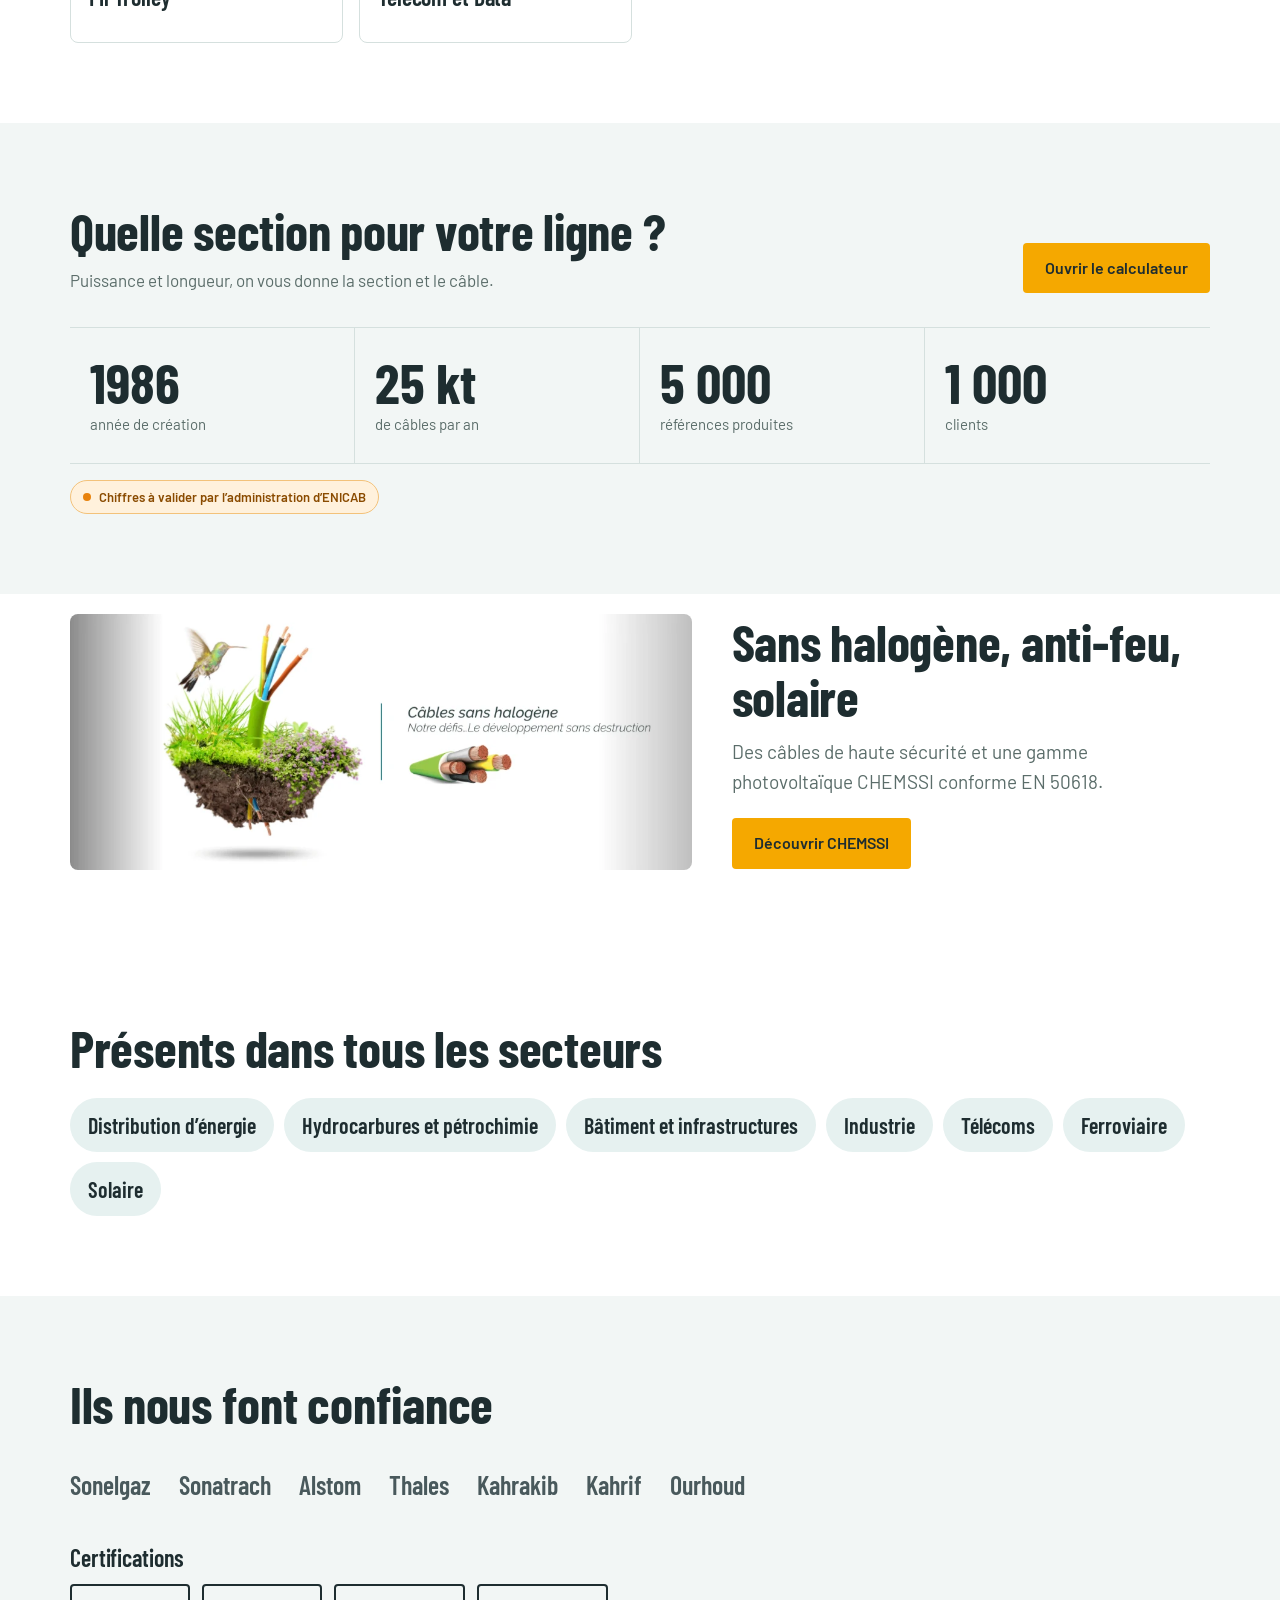
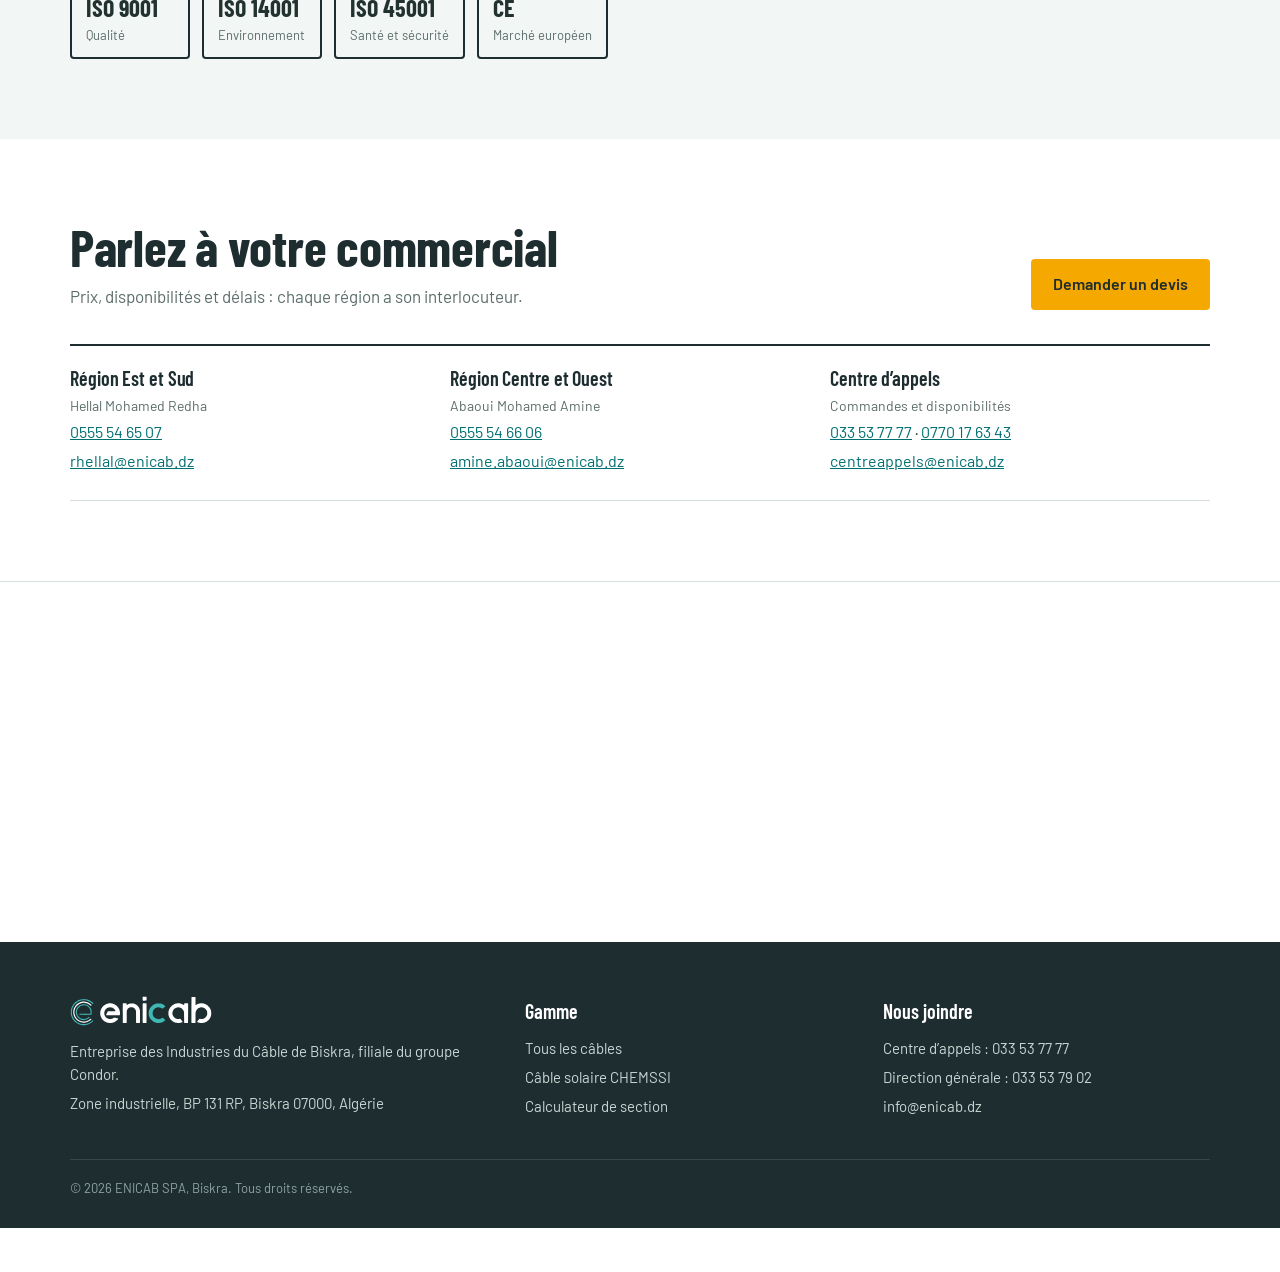
==== commit 272798b8: "Bandeau « maquette Webminds, site non officiel », points sur les pages développées du menu, 2 nouvel" ====
--- a/index.html
+++ b/index.html
@@ -11,16 +11,18 @@
 <link rel="stylesheet" href="assets/css/style.css">
 </head>
 <body>
-<header class="hdr">
+<div class="mock-strip"><svg class="picto" viewBox="0 0 24 24" aria-hidden="true"><circle cx="12" cy="12" r="10" fill="none" stroke="currentColor" stroke-width="2"/><path d="M7 15V9l2.5 4L12 9l2.5 4L17 9v6" fill="none" stroke="currentColor" stroke-width="1.8" stroke-linejoin="round"/></svg><span><b>Maquette réalisée par Webminds</b> · ce n’est pas le site officiel d’ENICAB</span></div><header class="hdr">
   <div class="wrap">
     <a class="hdr-logo" href="index.html"><img src="assets/img/logo.svg" alt="ENICAB" width="235" height="50"></a>
     <nav class="hdr-nav" aria-label="Navigation principale">
-      <a href="index.html" aria-current="page">Accueil</a><a href="gamme.html">Gamme</a><a href="produit.html">Câble solaire</a><a href="gamme.html#calcul">Calculateur</a><a href="contact.html">Contact</a>
+      <a href="index.html" class="dev" aria-current="page" title="Page développée dans la maquette">Accueil</a><a href="#" class="nodev" data-nodev title="Page non incluse dans la maquette">À propos</a><a href="gamme.html" class="dev" title="Page développée dans la maquette">Gamme</a><a href="produit-h07v.html" class="dev" title="Page développée dans la maquette">Fiches produits</a><a href="gamme.html#calcul" class="dev" title="Page développée dans la maquette">Calculateur</a><a href="#" class="nodev" data-nodev title="Page non incluse dans la maquette">Actualités</a><a href="contact.html" class="dev" title="Page développée dans la maquette">Contact</a>
+      <span class="nav-key"><i></i>Page développée dans la maquette</span>
       <a class="btn btn-amber" href="contact.html#devis">Demander un devis</a>
     </nav>
     <button class="burger" aria-label="Ouvrir le menu" aria-expanded="false"><span></span><span></span><span></span></button>
   </div>
 </header>
+<div class="toast" role="status" aria-live="polite"></div>
 
 <main>
 <section class="hero hero-photo">
@@ -44,7 +46,7 @@
 <section class="sec">
   <div class="wrap">
     <div class="sec-head"><div><h2>Une gamme pour chaque réseau</h2></div><a class="btn btn-line" href="gamme.html">Toute la gamme</a></div>
-    <div class="cards"><a class="pcard" data-cat="dom" href="gamme.html"><svg class="side" data-side="dom" aria-hidden="true"></svg><span class="volt">450/750 V</span><h3>Câbles domestiques</h3><span class="norm"><em>CEI 60227</em></span></a><a class="pcard" data-cat="ind bt" href="gamme.html"><svg class="side" data-side="ind" aria-hidden="true"></svg><span class="volt">0,6/1 kV</span><h3>Câbles industriels</h3><span class="norm"><em>IEC 60502-1</em></span></a><a class="pcard" data-cat="ind bt" href="gamme.html"><svg class="side" data-side="bt" aria-hidden="true"></svg><span class="volt">BT</span><h3>Commande et instrumentation</h3><span class="norm"></span></a><a class="pcard" data-cat="mt" href="gamme.html"><svg class="side" data-side="mt" aria-hidden="true"></svg><span class="volt">18/30 kV</span><h3>Moyenne tension</h3><span class="norm"></span></a><a class="pcard" data-cat="ht" href="gamme.html"><svg class="side" data-side="ht" aria-hidden="true"></svg><span class="volt">HT, THT</span><h3>Haute et très haute tension</h3><span class="norm"></span></a><a class="pcard" data-cat="ht" href="gamme.html"><svg class="side" data-side="nus" aria-hidden="true"></svg><span class="volt">Aérien</span><h3>Nus, torsadés, caténaires</h3><span class="norm"></span></a><a class="pcard" data-cat="sol" href="produit.html"><svg class="side" data-side="sol" aria-hidden="true"></svg><span class="volt">DC</span><h3>Solaire CHEMSSI</h3><span class="norm"><em>EN 50618</em></span></a><a class="pcard" data-cat="sec" href="gamme.html"><svg class="side" data-side="sec" aria-hidden="true"></svg><span class="volt">Sécurité</span><h3>Anti-feu et sans halogène</h3><span class="norm"></span></a><a class="pcard" data-cat="rail" href="gamme.html"><svg class="side" data-side="rail" aria-hidden="true"></svg><span class="volt">Ferroviaire</span><h3>Fil Trolley</h3><span class="norm"></span></a><a class="pcard" data-cat="tel" href="gamme.html"><svg class="side" data-side="tel" aria-hidden="true"></svg><span class="volt">Données</span><h3>Télécom et Data</h3><span class="norm"></span></a></div>
+    <div class="cards"><a class="pcard has-fiche" data-cat="dom" href="produit-h07v.html"><span class="fp-badge">Fiche produit</span><svg class="side" data-side="dom" aria-hidden="true"></svg><span class="volt">450/750 V</span><h3>Câbles domestiques</h3><span class="norm"><em>CEI 60227</em></span></a><a class="pcard has-fiche" data-cat="ind bt" href="produit-n2xy.html"><span class="fp-badge">Fiche produit</span><svg class="side" data-side="ind" aria-hidden="true"></svg><span class="volt">0,6/1 kV</span><h3>Câbles industriels</h3><span class="norm"><em>IEC 60502-1</em></span></a><a class="pcard" data-cat="ind bt" href="gamme.html"><svg class="side" data-side="bt" aria-hidden="true"></svg><span class="volt">BT</span><h3>Commande et instrumentation</h3><span class="norm"></span></a><a class="pcard" data-cat="mt" href="gamme.html"><svg class="side" data-side="mt" aria-hidden="true"></svg><span class="volt">18/30 kV</span><h3>Moyenne tension</h3><span class="norm"></span></a><a class="pcard" data-cat="ht" href="gamme.html"><svg class="side" data-side="ht" aria-hidden="true"></svg><span class="volt">HT, THT</span><h3>Haute et très haute tension</h3><span class="norm"></span></a><a class="pcard" data-cat="ht" href="gamme.html"><svg class="side" data-side="nus" aria-hidden="true"></svg><span class="volt">Aérien</span><h3>Nus, torsadés, caténaires</h3><span class="norm"></span></a><a class="pcard has-fiche" data-cat="sol" href="produit.html"><span class="fp-badge">Fiche produit</span><svg class="side" data-side="sol" aria-hidden="true"></svg><span class="volt">DC</span><h3>Solaire CHEMSSI</h3><span class="norm"><em>EN 50618</em></span></a><a class="pcard" data-cat="sec" href="gamme.html"><svg class="side" data-side="sec" aria-hidden="true"></svg><span class="volt">Sécurité</span><h3>Anti-feu et sans halogène</h3><span class="norm"></span></a><a class="pcard" data-cat="rail" href="gamme.html"><svg class="side" data-side="rail" aria-hidden="true"></svg><span class="volt">Ferroviaire</span><h3>Fil Trolley</h3><span class="norm"></span></a><a class="pcard" data-cat="tel" href="gamme.html"><svg class="side" data-side="tel" aria-hidden="true"></svg><span class="volt">Données</span><h3>Télécom et Data</h3><span class="norm"></span></a></div>
   </div>
 </section>
 
@@ -131,7 +133,7 @@
   </div>
 </footer>
 <a class="vpill" href="v2/index.html"><i></i>Découvrir la version moderne</a>
-<div class="demo-bar"><b>Maquette de démonstration réalisée par Webminds</b> · aucun formulaire n’est enregistré</div>
+<div class="demo-bar"><svg class="picto" viewBox="0 0 24 24" aria-hidden="true"><circle cx="12" cy="12" r="10" fill="none" stroke="currentColor" stroke-width="2"/><path d="M7 15V9l2.5 4L12 9l2.5 4L17 9v6" fill="none" stroke="currentColor" stroke-width="1.8" stroke-linejoin="round"/></svg><span><b>Maquette réalisée par Webminds</b> · site non officiel · aucun formulaire n’est enregistré</span></div>
 <script src="assets/js/cable.js"></script>
 <script src="assets/js/main.js"></script>
 </body>
--- a/assets/css/style.css
+++ b/assets/css/style.css
@@ -254,3 +254,44 @@
 .chips{display:flex;flex-wrap:wrap;gap:10px}
 .chips span{font-family:var(--cond);font-weight:600;font-size:22px;padding:10px 18px;border-radius:999px;background:var(--teal-l);color:var(--slate-d)}
 .hero-photo .xlegend i{box-shadow:0 0 0 1.5px rgba(255,255,255,.5)}
+/* v1.2 : un produit par ligne sur mobile, cartes plus riches */
+.pcard .side{background:linear-gradient(135deg,#1E2D30,#2C4A4F);border-radius:6px;padding:18px 10px;box-sizing:border-box}
+@media (max-width:560px){
+  .cards{grid-template-columns:1fr;gap:12px}
+  .pcard{padding:14px 14px 18px}
+  .pcard .side{padding:22px 12px;margin-bottom:14px}
+  .pcard h3{font-size:24px}.pcard .volt{font-size:17px}.pcard p{font-size:15px}
+}
+/* v1.3 : picto maquette, points de menu, pastilles fiche produit */
+.mock-strip{display:flex;align-items:center;justify-content:center;gap:8px;background:#F5A800;color:#1E2D30;font-size:13px;line-height:1.3;padding:7px 14px;text-align:center}
+.mock-strip b{font-weight:700}
+.picto{width:18px;height:18px;flex:none}
+.demo-bar{display:flex;align-items:center;justify-content:center;gap:8px}
+.demo-bar .picto{color:#F5A800}
+.hdr-nav a.dev{position:relative;padding-left:14px}
+.hdr-nav a.dev::before{content:"";position:absolute;left:0;top:50%;width:7px;height:7px;margin-top:-3.5px;border-radius:50%;background:var(--amber);box-shadow:0 0 0 3px rgba(245,168,0,.22)}
+.hdr-nav a.nodev{color:#8A9A97}
+.nav-key{display:none;align-items:center;gap:8px;font-size:13px;color:var(--muted);padding-top:12px}
+.nav-key i{width:7px;height:7px;border-radius:50%;background:var(--amber)}
+@media (max-width:1120px){
+  .burger{display:block}
+  .hdr-nav{position:fixed;inset:68px 0 auto 0;background:#fff;flex-direction:column;align-items:flex-start;gap:0;padding:8px 20px 20px;border-bottom:1px solid var(--line);transform:translateY(-8px);opacity:0;pointer-events:none;transition:.2s;max-height:calc(100vh - 68px);overflow:auto}
+  .hdr-nav a{padding:12px 0;width:100%;border-bottom:1px solid var(--line);font-size:18px}
+  .hdr-nav a.dev{padding-left:18px}
+  .hdr-nav a[aria-current]{box-shadow:none}
+  .hdr-nav .btn{margin-top:14px;justify-content:center}
+  .hdr.open .hdr-nav{opacity:1;transform:none;pointer-events:auto}
+  .hdr.open .burger span:nth-child(1){transform:translateY(8px) rotate(45deg)}
+  .hdr.open .burger span:nth-child(2){opacity:0}
+  .hdr.open .burger span:nth-child(3){transform:translateY(-8px) rotate(-45deg)}
+  .nav-key{display:flex}
+}
+.pcard{position:relative}
+.fp-badge{position:absolute;top:10px;right:10px;z-index:2;display:inline-flex;align-items:center;gap:6px;background:var(--amber);color:#1E2D30;font-size:12.5px;font-weight:700;padding:5px 10px 5px 8px;border-radius:999px;box-shadow:0 4px 14px rgba(245,168,0,.35)}
+.fp-badge::before{content:"";width:7px;height:7px;border-radius:50%;background:#1E2D30;animation:fpp 1.6s infinite}
+@keyframes fpp{50%{opacity:.25}}
+.fp-badge.fp-static{position:static;margin-bottom:12px;box-shadow:none}
+.pcard.has-fiche{border-color:#F3C27A}
+.toast{position:fixed;left:50%;bottom:110px;transform:translate(-50%,20px);background:#1E2D30;color:#fff;font-size:14px;padding:10px 16px;border-radius:999px;opacity:0;pointer-events:none;transition:.25s;z-index:95;white-space:nowrap}
+.toast.show{opacity:1;transform:translate(-50%,0)}
+@media (prefers-reduced-motion:reduce){.fp-badge::before{animation:none}}
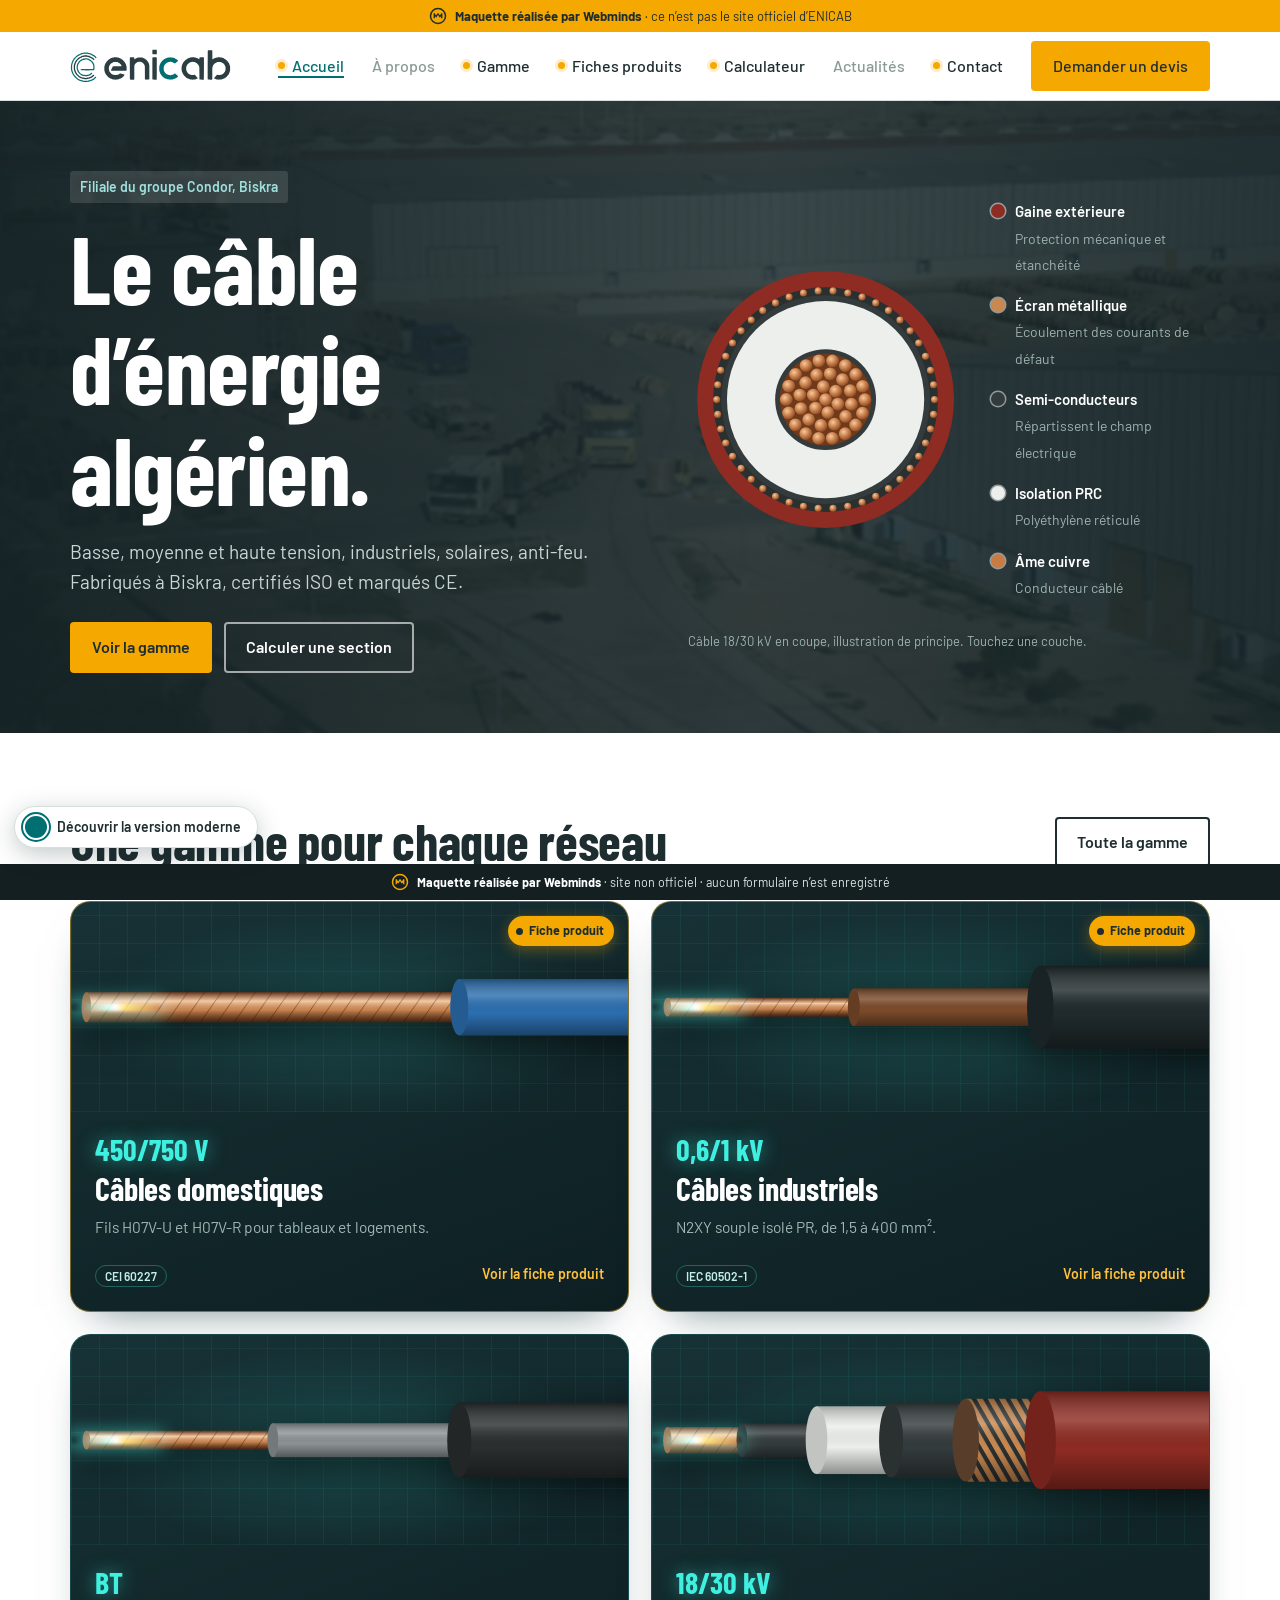
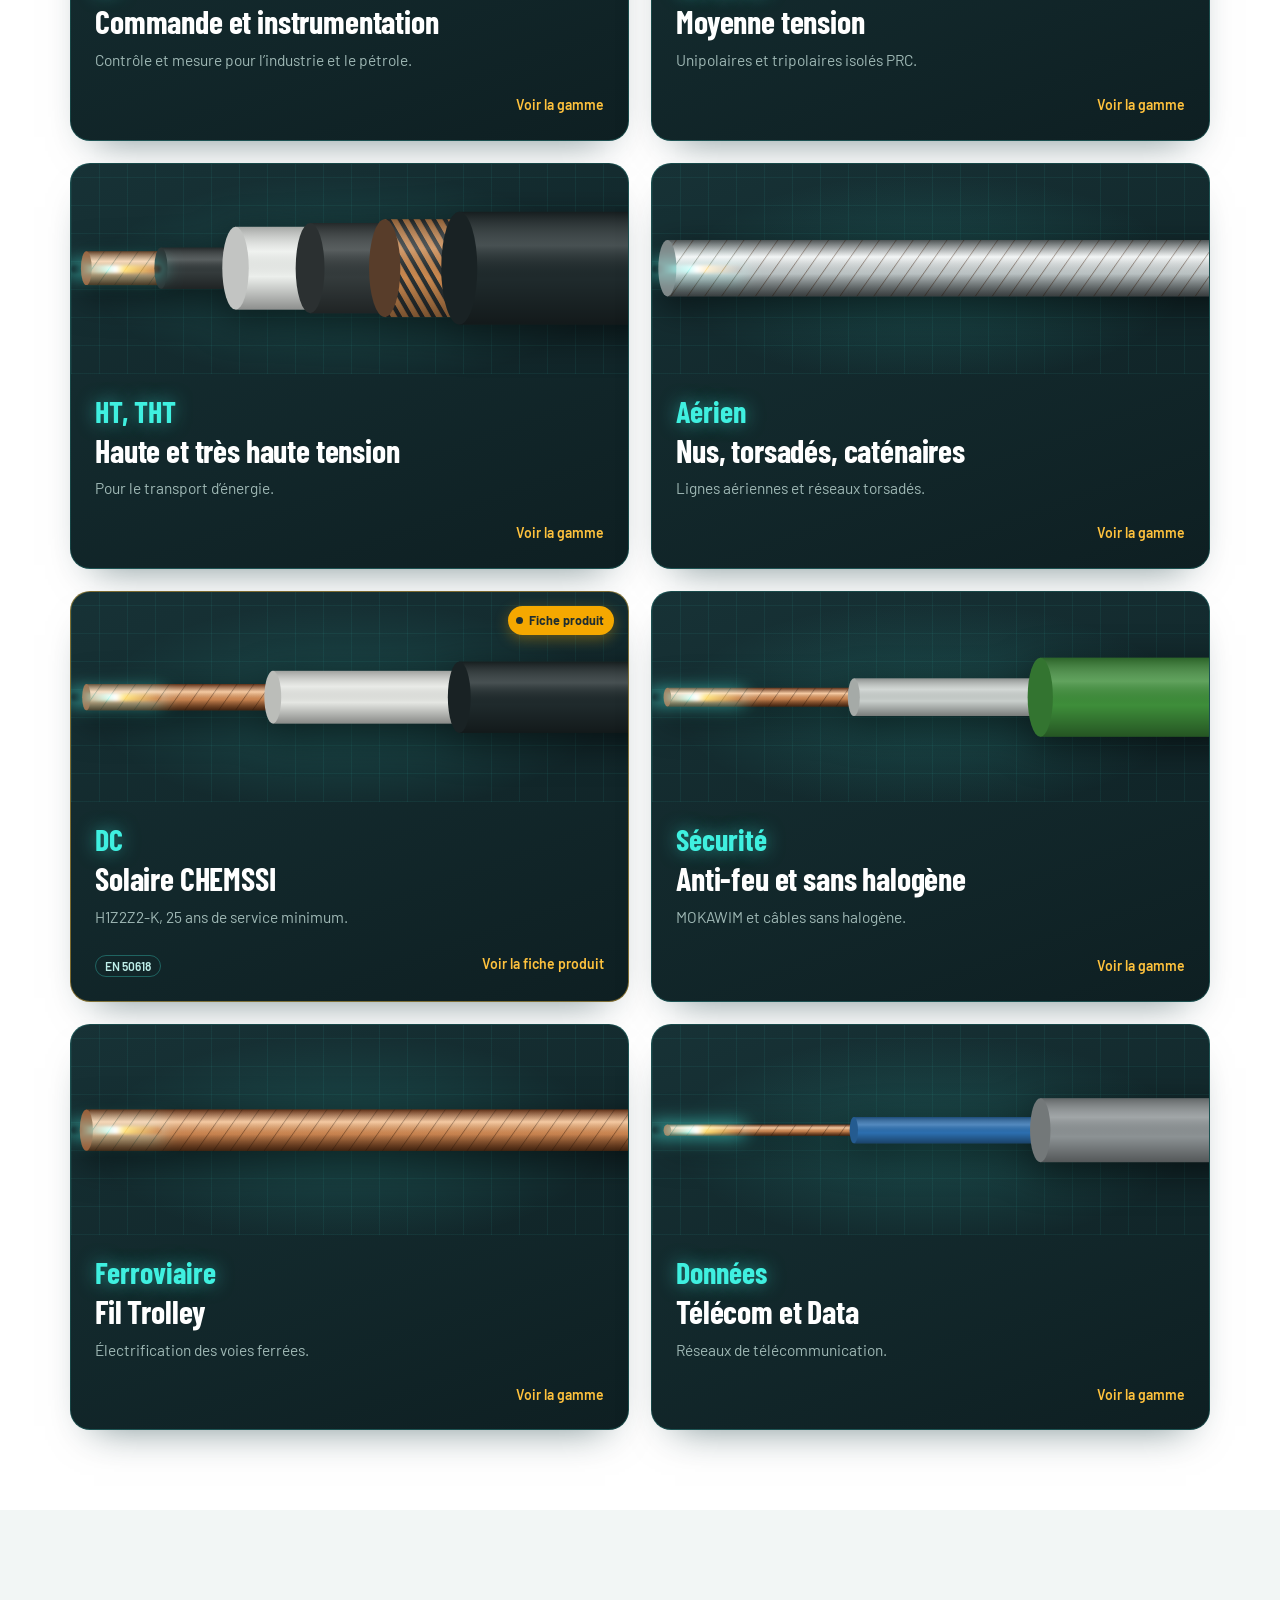
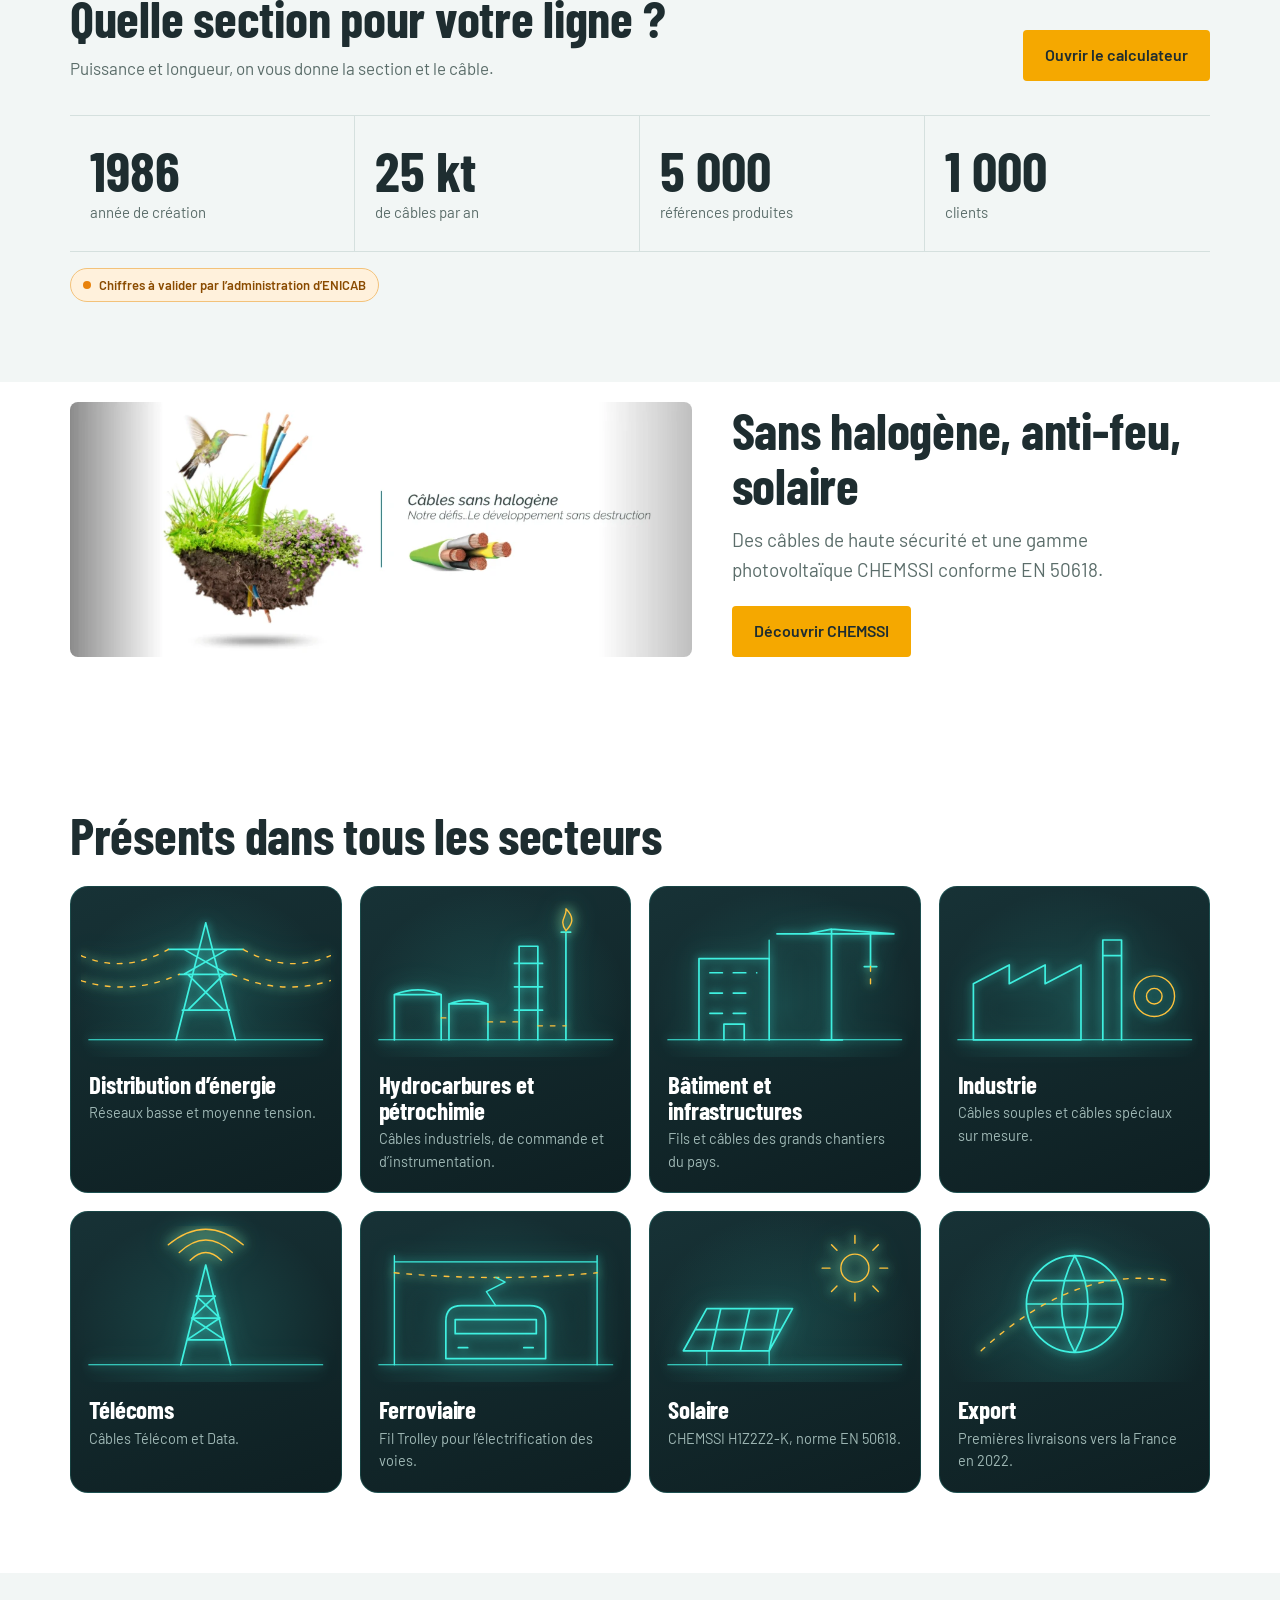
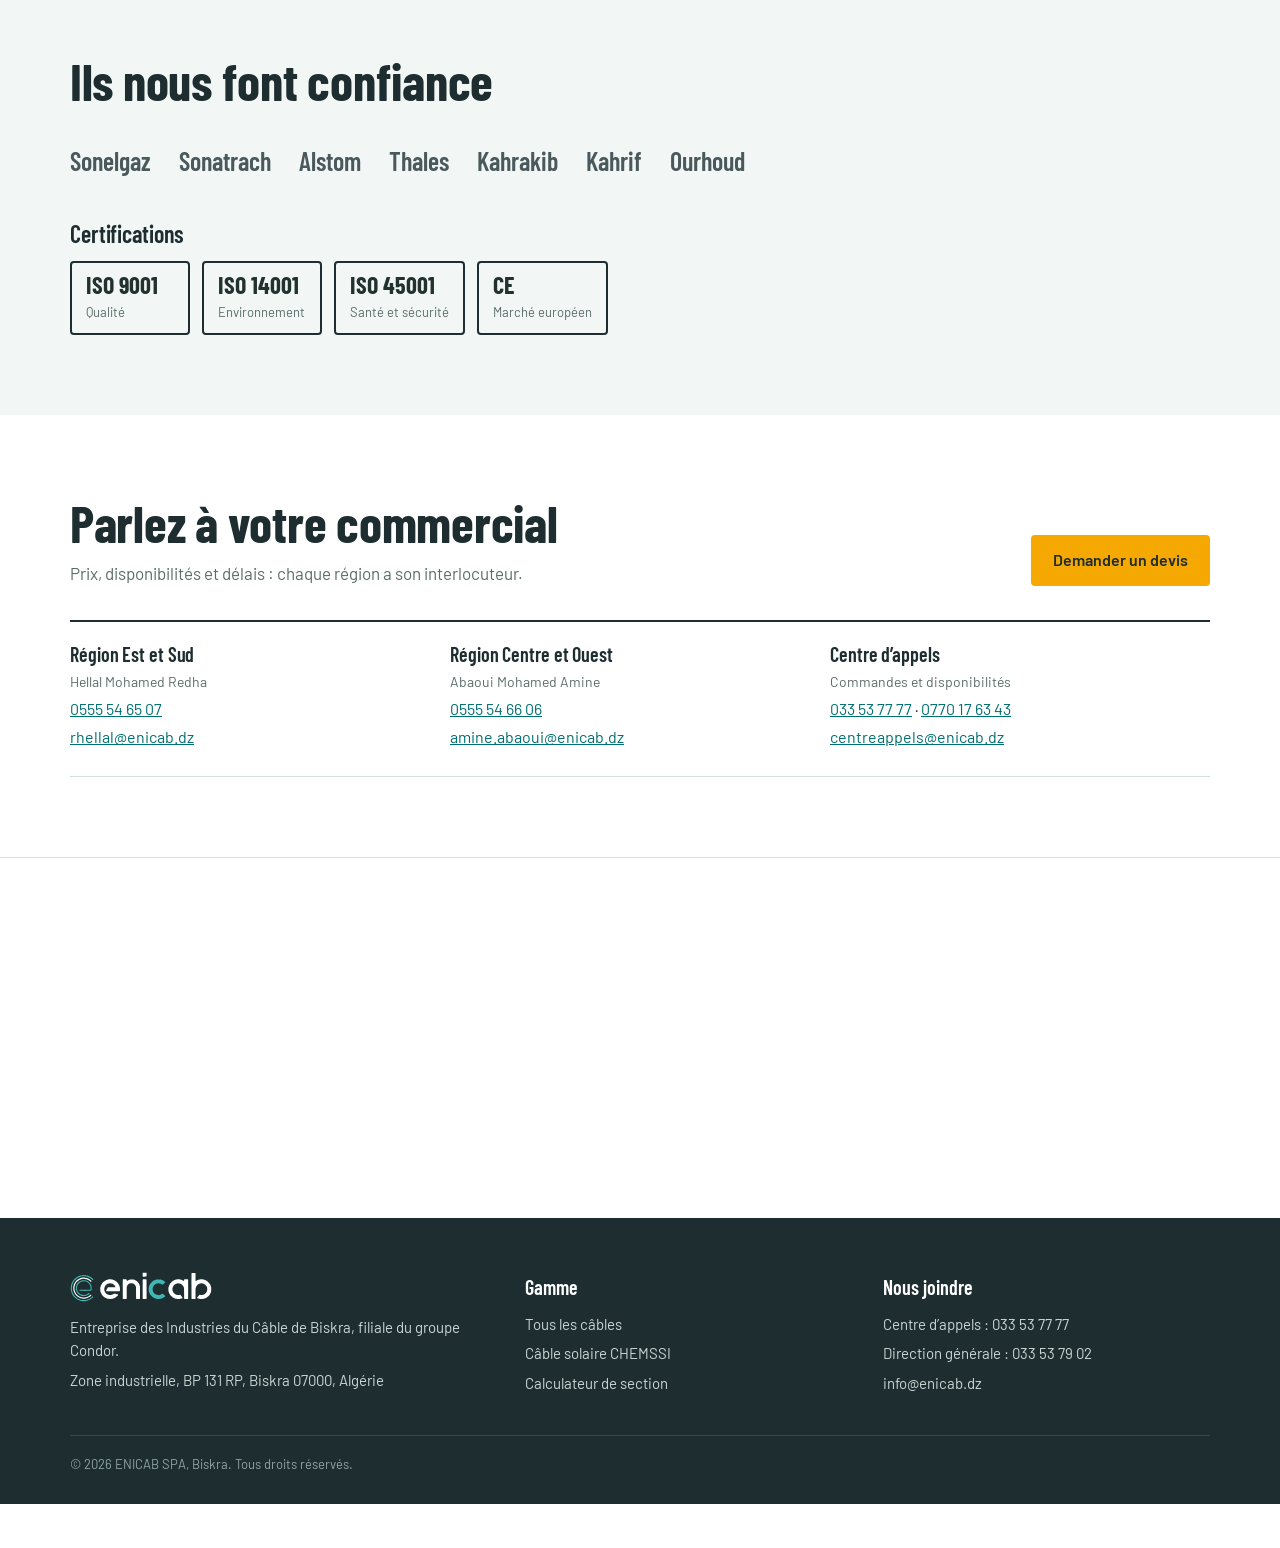
==== commit afcf66b5: "Grandes cartes produits néon avec impulsion électrique, secteurs illustrés (énergie, pétrole, bâtime" ====
--- a/index.html
+++ b/index.html
@@ -46,7 +46,7 @@
 <section class="sec">
   <div class="wrap">
     <div class="sec-head"><div><h2>Une gamme pour chaque réseau</h2></div><a class="btn btn-line" href="gamme.html">Toute la gamme</a></div>
-    <div class="cards"><a class="pcard has-fiche" data-cat="dom" href="produit-h07v.html"><span class="fp-badge">Fiche produit</span><svg class="side" data-side="dom" aria-hidden="true"></svg><span class="volt">450/750 V</span><h3>Câbles domestiques</h3><span class="norm"><em>CEI 60227</em></span></a><a class="pcard has-fiche" data-cat="ind bt" href="produit-n2xy.html"><span class="fp-badge">Fiche produit</span><svg class="side" data-side="ind" aria-hidden="true"></svg><span class="volt">0,6/1 kV</span><h3>Câbles industriels</h3><span class="norm"><em>IEC 60502-1</em></span></a><a class="pcard" data-cat="ind bt" href="gamme.html"><svg class="side" data-side="bt" aria-hidden="true"></svg><span class="volt">BT</span><h3>Commande et instrumentation</h3><span class="norm"></span></a><a class="pcard" data-cat="mt" href="gamme.html"><svg class="side" data-side="mt" aria-hidden="true"></svg><span class="volt">18/30 kV</span><h3>Moyenne tension</h3><span class="norm"></span></a><a class="pcard" data-cat="ht" href="gamme.html"><svg class="side" data-side="ht" aria-hidden="true"></svg><span class="volt">HT, THT</span><h3>Haute et très haute tension</h3><span class="norm"></span></a><a class="pcard" data-cat="ht" href="gamme.html"><svg class="side" data-side="nus" aria-hidden="true"></svg><span class="volt">Aérien</span><h3>Nus, torsadés, caténaires</h3><span class="norm"></span></a><a class="pcard has-fiche" data-cat="sol" href="produit.html"><span class="fp-badge">Fiche produit</span><svg class="side" data-side="sol" aria-hidden="true"></svg><span class="volt">DC</span><h3>Solaire CHEMSSI</h3><span class="norm"><em>EN 50618</em></span></a><a class="pcard" data-cat="sec" href="gamme.html"><svg class="side" data-side="sec" aria-hidden="true"></svg><span class="volt">Sécurité</span><h3>Anti-feu et sans halogène</h3><span class="norm"></span></a><a class="pcard" data-cat="rail" href="gamme.html"><svg class="side" data-side="rail" aria-hidden="true"></svg><span class="volt">Ferroviaire</span><h3>Fil Trolley</h3><span class="norm"></span></a><a class="pcard" data-cat="tel" href="gamme.html"><svg class="side" data-side="tel" aria-hidden="true"></svg><span class="volt">Données</span><h3>Télécom et Data</h3><span class="norm"></span></a></div>
+    <div class="ecards"><a class="ecard has-fiche" data-cat="dom" href="produit-h07v.html"><div class="ecard-vis"><span class="fp-badge">Fiche produit</span><div class="cab"><svg class="side" data-side="dom" aria-hidden="true"></svg><i class="spark"></i></div></div><div class="ecard-body"><span class="volt">450/750 V</span><h3>Câbles domestiques</h3><p>Fils H07V-U et H07V-R pour tableaux et logements.</p><div class="ecard-foot"><span class="norm"><em>CEI 60227</em></span><span class="go">Voir la fiche produit</span></div></div></a><a class="ecard has-fiche" data-cat="ind bt" href="produit-n2xy.html"><div class="ecard-vis"><span class="fp-badge">Fiche produit</span><div class="cab"><svg class="side" data-side="ind" aria-hidden="true"></svg><i class="spark"></i></div></div><div class="ecard-body"><span class="volt">0,6/1 kV</span><h3>Câbles industriels</h3><p>N2XY souple isolé PR, de 1,5 à 400 mm².</p><div class="ecard-foot"><span class="norm"><em>IEC 60502-1</em></span><span class="go">Voir la fiche produit</span></div></div></a><a class="ecard" data-cat="ind bt" href="gamme.html"><div class="ecard-vis"><div class="cab"><svg class="side" data-side="bt" aria-hidden="true"></svg><i class="spark"></i></div></div><div class="ecard-body"><span class="volt">BT</span><h3>Commande et instrumentation</h3><p>Contrôle et mesure pour l’industrie et le pétrole.</p><div class="ecard-foot"><span class="norm"></span><span class="go">Voir la gamme</span></div></div></a><a class="ecard" data-cat="mt" href="gamme.html"><div class="ecard-vis"><div class="cab"><svg class="side" data-side="mt" aria-hidden="true"></svg><i class="spark"></i></div></div><div class="ecard-body"><span class="volt">18/30 kV</span><h3>Moyenne tension</h3><p>Unipolaires et tripolaires isolés PRC.</p><div class="ecard-foot"><span class="norm"></span><span class="go">Voir la gamme</span></div></div></a><a class="ecard" data-cat="ht" href="gamme.html"><div class="ecard-vis"><div class="cab"><svg class="side" data-side="ht" aria-hidden="true"></svg><i class="spark"></i></div></div><div class="ecard-body"><span class="volt">HT, THT</span><h3>Haute et très haute tension</h3><p>Pour le transport d’énergie.</p><div class="ecard-foot"><span class="norm"></span><span class="go">Voir la gamme</span></div></div></a><a class="ecard" data-cat="ht" href="gamme.html"><div class="ecard-vis"><div class="cab"><svg class="side" data-side="nus" aria-hidden="true"></svg><i class="spark"></i></div></div><div class="ecard-body"><span class="volt">Aérien</span><h3>Nus, torsadés, caténaires</h3><p>Lignes aériennes et réseaux torsadés.</p><div class="ecard-foot"><span class="norm"></span><span class="go">Voir la gamme</span></div></div></a><a class="ecard has-fiche" data-cat="sol" href="produit.html"><div class="ecard-vis"><span class="fp-badge">Fiche produit</span><div class="cab"><svg class="side" data-side="sol" aria-hidden="true"></svg><i class="spark"></i></div></div><div class="ecard-body"><span class="volt">DC</span><h3>Solaire CHEMSSI</h3><p>H1Z2Z2-K, 25 ans de service minimum.</p><div class="ecard-foot"><span class="norm"><em>EN 50618</em></span><span class="go">Voir la fiche produit</span></div></div></a><a class="ecard" data-cat="sec" href="gamme.html"><div class="ecard-vis"><div class="cab"><svg class="side" data-side="sec" aria-hidden="true"></svg><i class="spark"></i></div></div><div class="ecard-body"><span class="volt">Sécurité</span><h3>Anti-feu et sans halogène</h3><p>MOKAWIM et câbles sans halogène.</p><div class="ecard-foot"><span class="norm"></span><span class="go">Voir la gamme</span></div></div></a><a class="ecard" data-cat="rail" href="gamme.html"><div class="ecard-vis"><div class="cab"><svg class="side" data-side="rail" aria-hidden="true"></svg><i class="spark"></i></div></div><div class="ecard-body"><span class="volt">Ferroviaire</span><h3>Fil Trolley</h3><p>Électrification des voies ferrées.</p><div class="ecard-foot"><span class="norm"></span><span class="go">Voir la gamme</span></div></div></a><a class="ecard" data-cat="tel" href="gamme.html"><div class="ecard-vis"><div class="cab"><svg class="side" data-side="tel" aria-hidden="true"></svg><i class="spark"></i></div></div><div class="ecard-body"><span class="volt">Données</span><h3>Télécom et Data</h3><p>Réseaux de télécommunication.</p><div class="ecard-foot"><span class="norm"></span><span class="go">Voir la gamme</span></div></div></a></div>
   </div>
 </section>
 
@@ -77,7 +77,7 @@
 <section class="sec">
   <div class="wrap">
     <h2 style="margin-bottom:24px">Présents dans tous les secteurs</h2>
-    <div class="chips"><span>Distribution d’énergie</span><span>Hydrocarbures et pétrochimie</span><span>Bâtiment et infrastructures</span><span>Industrie</span><span>Télécoms</span><span>Ferroviaire</span><span>Solaire</span></div>
+    <div class="scards"><article class="scard"><div class="scard-vis"><svg class="neon" viewBox="0 0 320 180" aria-hidden="true" fill="none" stroke-linecap="round" stroke-linejoin="round"><path class="" d="M10 168H310" stroke="#3FF0E0" stroke-width="1.4"/><path class="" d="M160 18L122 168M160 18L198 168M112 52H208M126 84H194M132 52L188 84M188 52L132 84M137 84L183 130M183 84L137 130M130 130H190" stroke="#3FF0E0" stroke-width="2.2"/><path class="flow" d="M0 60Q56 84 112 52M208 52Q264 84 320 60M0 92Q63 112 126 84M194 84Q257 112 320 92" stroke="#FFC23D" stroke-width="1.8"/></svg></div><h3>Distribution d’énergie</h3><p>Réseaux basse et moyenne tension.</p></article><article class="scard"><div class="scard-vis"><svg class="neon" viewBox="0 0 320 180" aria-hidden="true" fill="none" stroke-linecap="round" stroke-linejoin="round"><path class="" d="M10 168H310" stroke="#3FF0E0" stroke-width="1.4"/><path class="" d="M30 168V110H90V168M30 110Q60 98 90 110" stroke="#3FF0E0" stroke-width="2.2"/><path class="" d="M100 168V122H150V168M100 122Q125 112 150 122" stroke="#3FF0E0" stroke-width="2.2"/><path class="" d="M190 168V48H214V168M184 70H220M184 100H220M184 130H220" stroke="#3FF0E0" stroke-width="2.2"/><path class="" d="M250 168V30M244 30H256" stroke="#3FF0E0" stroke-width="2.2"/><path class="flame" d="M250 28C240 14 252 10 250 0C262 12 258 20 250 28Z" stroke="#FFC23D" stroke-width="1.8"/><path class="flow" d="M90 140H100M150 145H190M214 150H250" stroke="#FFC23D" stroke-width="1.6"/></svg></div><h3>Hydrocarbures et pétrochimie</h3><p>Câbles industriels, de commande et d’instrumentation.</p></article><article class="scard"><div class="scard-vis"><svg class="neon" viewBox="0 0 320 180" aria-hidden="true" fill="none" stroke-linecap="round" stroke-linejoin="round"><path class="" d="M10 168H310" stroke="#3FF0E0" stroke-width="1.4"/><path class="" d="M50 168V64H140V168M64 82H80M94 82H110M124 82V82M64 108H80M94 108H110M64 134H80M94 134H110M82 168V148H108V168" stroke="#3FF0E0" stroke-width="2.2"/><path class="" d="M220 168V26M206 168H234M150 32H300M220 26L190 32M220 26L300 32M270 32V74M262 74H278" stroke="#3FF0E0" stroke-width="2.2"/><path class="" d="M140 64V40" stroke="#3FF0E0" stroke-width="1.6"/><path class="flow" d="M270 74V96" stroke="#FFC23D" stroke-width="1.8"/></svg></div><h3>Bâtiment et infrastructures</h3><p>Fils et câbles des grands chantiers du pays.</p></article><article class="scard"><div class="scard-vis"><svg class="neon" viewBox="0 0 320 180" aria-hidden="true" fill="none" stroke-linecap="round" stroke-linejoin="round"><path class="" d="M10 168H310" stroke="#3FF0E0" stroke-width="1.4"/><path class="" d="M30 168V96L76 72V96L122 72V96L168 72V168Z" stroke="#3FF0E0" stroke-width="2.2"/><path class="" d="M196 168V40H220V168M196 60H220" stroke="#3FF0E0" stroke-width="2.2"/><path class="spin" d="M262 112m-26 0a26 26 0 1 0 52 0a26 26 0 1 0 -52 0M262 112m-10 0a10 10 0 1 0 20 0a10 10 0 1 0 -20 0" stroke="#FFC23D" stroke-width="1.8"/></svg></div><h3>Industrie</h3><p>Câbles souples et câbles spéciaux sur mesure.</p></article><article class="scard"><div class="scard-vis"><svg class="neon" viewBox="0 0 320 180" aria-hidden="true" fill="none" stroke-linecap="round" stroke-linejoin="round"><path class="" d="M10 168H310" stroke="#3FF0E0" stroke-width="1.4"/><path class="" d="M160 40L128 168M160 40L192 168M136 136H184M142 108H178M148 80H172M136 136L178 108M184 136L142 108M142 108L172 80M178 108L148 80" stroke="#3FF0E0" stroke-width="2.2"/><path class="wave" d="M140 34Q160 14 180 34M126 24Q160 -8 194 24M112 14Q160 -26 208 14" stroke="#FFC23D" stroke-width="1.8"/></svg></div><h3>Télécoms</h3><p>Câbles Télécom et Data.</p></article><article class="scard"><div class="scard-vis"><svg class="neon" viewBox="0 0 320 180" aria-hidden="true" fill="none" stroke-linecap="round" stroke-linejoin="round"><path class="" d="M10 168H310" stroke="#3FF0E0" stroke-width="1.4"/><path class="" d="M30 168V28M290 168V28M30 36H290" stroke="#3FF0E0" stroke-width="1.8"/><path class="flow" d="M30 50Q160 62 290 50" stroke="#FFC23D" stroke-width="1.8"/><path class="" d="M96 160V112Q96 92 116 92H204Q224 92 224 112V160ZM108 110H212V128H108ZM112 146h12M196 146h12" stroke="#3FF0E0" stroke-width="2.2"/><path class="" d="M160 92L148 74L172 62L160 56" stroke="#3FF0E0" stroke-width="1.8"/></svg></div><h3>Ferroviaire</h3><p>Fil Trolley pour l’électrification des voies.</p></article><article class="scard"><div class="scard-vis"><svg class="neon" viewBox="0 0 320 180" aria-hidden="true" fill="none" stroke-linecap="round" stroke-linejoin="round"><path class="" d="M10 168H310" stroke="#3FF0E0" stroke-width="1.4"/><path class="sun" d="M250 44m-18 0a18 18 0 1 0 36 0a18 18 0 1 0 -36 0M250 12V2M250 86V76M218 44H208M292 44H282M227 21L220 14M273 67L280 74M273 21L280 14M227 67L220 74" stroke="#FFC23D" stroke-width="1.8"/><path class="" d="M30 150L60 96H170L140 150ZM45 123H155M78 96L66 150M115 96L103 150M152 96L140 150" stroke="#3FF0E0" stroke-width="2.2"/><path class="" d="M60 150V168M140 150V168" stroke="#3FF0E0" stroke-width="1.6"/></svg></div><h3>Solaire</h3><p>CHEMSSI H1Z2Z2-K, norme EN 50618.</p></article><article class="scard"><div class="scard-vis"><svg class="neon" viewBox="0 0 320 180" aria-hidden="true" fill="none" stroke-linecap="round" stroke-linejoin="round"><path class="" d="M160 90m-62 0a62 62 0 1 0 124 0a62 62 0 1 0 -124 0M98 90H222M160 28Q126 90 160 152M160 28Q194 90 160 152M108 60H212M108 120H212" stroke="#3FF0E0" stroke-width="2.2"/><path class="flow" d="M40 150Q160 40 280 60" stroke="#FFC23D" stroke-width="1.8"/></svg></div><h3>Export</h3><p>Premières livraisons vers la France en 2022.</p></article></div>
   </div>
 </section>
 
--- a/assets/css/style.css
+++ b/assets/css/style.css
@@ -295,3 +295,51 @@
 .toast{position:fixed;left:50%;bottom:110px;transform:translate(-50%,20px);background:#1E2D30;color:#fff;font-size:14px;padding:10px 16px;border-radius:999px;opacity:0;pointer-events:none;transition:.25s;z-index:95;white-space:nowrap}
 .toast.show{opacity:1;transform:translate(-50%,0)}
 @media (prefers-reduced-motion:reduce){.fp-badge::before{animation:none}}
+/* ===== cartes électriques (partagé) ===== */
+.ecards{display:grid;grid-template-columns:repeat(2,1fr);gap:22px}
+.ecard{position:relative;display:flex;flex-direction:column;border-radius:20px;overflow:hidden;text-decoration:none;color:#E8F2F0;background:linear-gradient(160deg,#173236 0%,#0E1F22 100%);border:1px solid rgba(63,240,224,.18);box-shadow:0 20px 40px -24px rgba(0,40,45,.6);transition:transform .35s cubic-bezier(.2,.8,.2,1),box-shadow .35s,border-color .35s;isolation:isolate}
+.ecard::after{content:"";position:absolute;inset:0;border-radius:inherit;padding:1px;background:linear-gradient(120deg,transparent 30%,rgba(63,240,224,.9) 45%,rgba(255,194,61,.9) 55%,transparent 70%) 0 0/250% 100%;-webkit-mask:linear-gradient(#000 0 0) content-box,linear-gradient(#000 0 0);-webkit-mask-composite:xor;mask-composite:exclude;opacity:0;transition:opacity .35s;pointer-events:none;animation:edge 3s linear infinite}
+@keyframes edge{to{background-position:-250% 0}}
+.ecard:hover{transform:translateY(-6px);border-color:rgba(63,240,224,.5);box-shadow:0 30px 60px -20px rgba(63,240,224,.35)}
+.ecard:hover::after{opacity:1}
+.ecard-vis{position:relative;height:210px;display:flex;align-items:center;background:radial-gradient(ellipse at 50% 55%,rgba(63,240,224,.16),transparent 65%),repeating-linear-gradient(90deg,rgba(63,240,224,.06) 0 1px,transparent 1px 28px),repeating-linear-gradient(0deg,rgba(63,240,224,.06) 0 1px,transparent 1px 28px)}
+.cab{position:relative;width:100%;padding:0 0 0 0}
+.cab .side{width:108%;max-width:none;height:auto;margin-left:-2%;filter:drop-shadow(0 10px 18px rgba(0,0,0,.55));background:none!important;padding:0!important;transition:transform .5s}
+.ecard:hover .cab .side{transform:translateX(-14px)}
+.spark{position:absolute;left:0;top:50%;width:90px;height:8px;margin-top:-4px;border-radius:8px;background:linear-gradient(90deg,transparent,#3FF0E0 40%,#FFF 50%,#FFC23D 60%,transparent);filter:blur(1.5px);box-shadow:0 0 18px 4px rgba(63,240,224,.6);mix-blend-mode:screen;animation:spark 2.6s cubic-bezier(.5,0,.3,1) infinite}
+@keyframes spark{0%{transform:translateX(-120px);opacity:0}10%{opacity:1}80%{opacity:1}100%{transform:translateX(560px);opacity:0}}
+.ecard:nth-child(2n) .spark{animation-delay:.9s}.ecard:nth-child(3n) .spark{animation-delay:1.6s}
+.ecard-body{padding:22px 24px 24px;display:flex;flex-direction:column;gap:6px;flex:1}
+.ecard .volt{font-family:var(--cond);font-weight:700;font-size:30px;line-height:1;color:#3FF0E0;text-shadow:0 0 18px rgba(63,240,224,.55)}
+.ecard h3{font-family:var(--cond);font-weight:700;font-size:32px;line-height:1.02;color:#fff;margin:2px 0 4px}
+.ecard p{margin:0;color:#9FB8B5;font-size:15.5px;max-width:42ch}
+.ecard-foot{display:flex;justify-content:space-between;align-items:center;gap:10px;margin-top:auto;padding-top:16px}
+.ecard .norm em{font-style:normal;font-size:12px;font-weight:600;border:1px solid rgba(63,240,224,.3);color:#BFEFEA;border-radius:999px;padding:3px 9px;margin-right:4px}
+.ecard .go{font-weight:600;font-size:14px;color:#FFC23D;white-space:nowrap}
+.ecard.has-fiche{border-color:rgba(255,194,61,.45)}
+.ecard .fp-badge{position:absolute;top:14px;right:14px;z-index:3}
+/* secteurs néon */
+.scards{display:grid;grid-template-columns:repeat(4,1fr);gap:18px}
+.scard{border-radius:18px;overflow:hidden;background:linear-gradient(160deg,#173236,#0E1F22);border:1px solid rgba(63,240,224,.16);color:#E8F2F0;padding-bottom:20px;transition:transform .35s,box-shadow .35s}
+.scard:hover{transform:translateY(-5px);box-shadow:0 24px 50px -20px rgba(63,240,224,.35)}
+.scard-vis{height:170px;display:flex;align-items:center;justify-content:center;padding:14px 10px 0;background:radial-gradient(ellipse at 50% 70%,rgba(63,240,224,.14),transparent 70%)}
+.neon{width:100%;height:100%;filter:drop-shadow(0 0 4px rgba(63,240,224,.8)) drop-shadow(0 0 12px rgba(63,240,224,.35))}
+.neon .flow{stroke-dasharray:6 10;animation:flow 1.2s linear infinite;filter:drop-shadow(0 0 6px rgba(255,194,61,.9))}
+@keyframes flow{to{stroke-dashoffset:-32}}
+.neon .flame,.neon .sun,.neon .wave{animation:glow 1.8s ease-in-out infinite;filter:drop-shadow(0 0 8px rgba(255,194,61,.9))}
+@keyframes glow{50%{opacity:.45}}
+.scard h3{font-family:var(--cond);font-weight:700;font-size:25px;line-height:1.05;color:#fff;margin:14px 18px 4px}
+.scard p{margin:0 18px;color:#9FB8B5;font-size:14.5px}
+@media (max-width:1000px){.scards{grid-template-columns:repeat(3,1fr)}}
+/* mobile : carrousel horizontal de grandes cartes */
+@media (max-width:760px){
+  .ecards,.scards{display:flex;gap:14px;overflow-x:auto;scroll-snap-type:x mandatory;margin:0 -20px;padding:6px 20px 18px;scroll-padding-left:20px;scrollbar-width:none}
+  .ecards::-webkit-scrollbar,.scards::-webkit-scrollbar{display:none}
+  .ecard{flex:0 0 86%;scroll-snap-align:start}
+  .scard{flex:0 0 72%;scroll-snap-align:start}
+  .ecard-vis{height:180px}
+  .ecard h3{font-size:30px}
+}
+@media (prefers-reduced-motion:reduce){.spark,.ecard::after,.neon .flow,.neon .flame,.neon .sun,.neon .wave{animation:none}}
+.swipe-hint{display:none;font-size:13px;color:var(--muted,#93AEAB);margin:-6px 0 12px}
+@media (max-width:760px){.swipe-hint{display:block}}
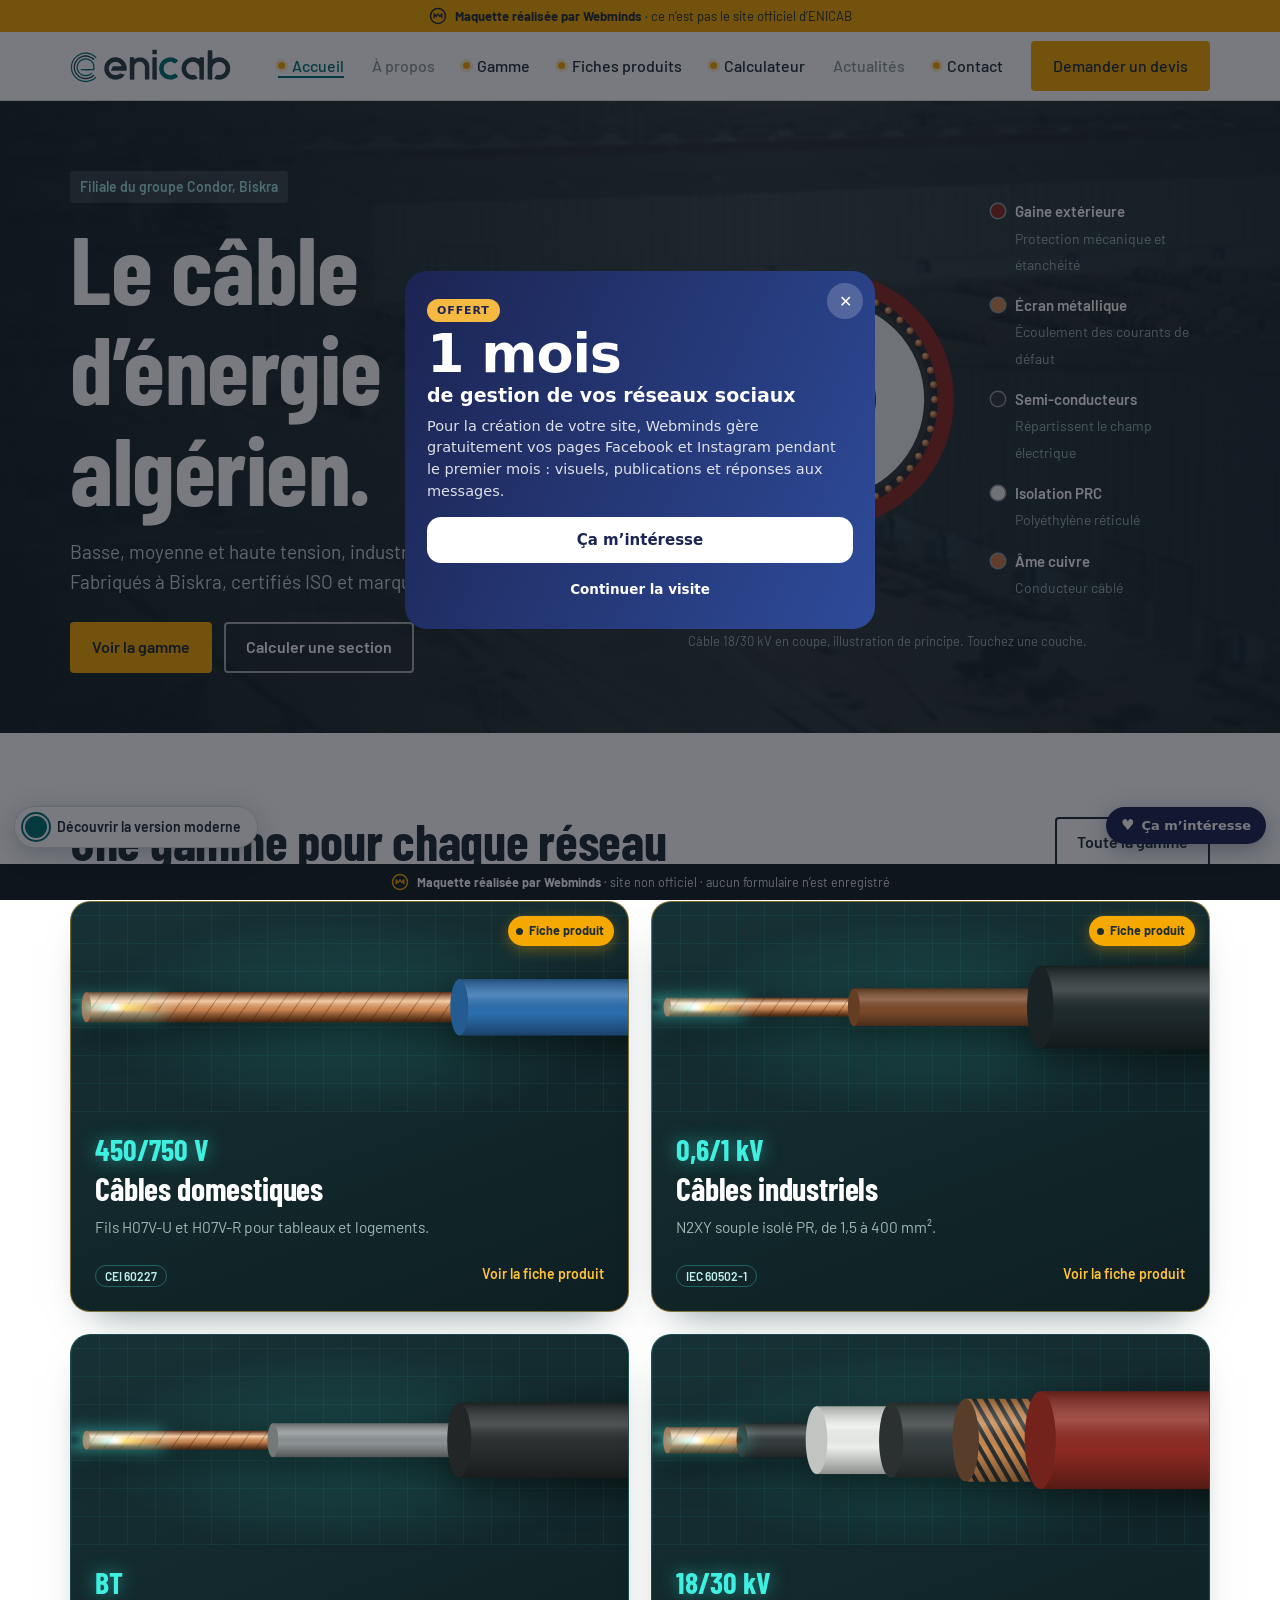
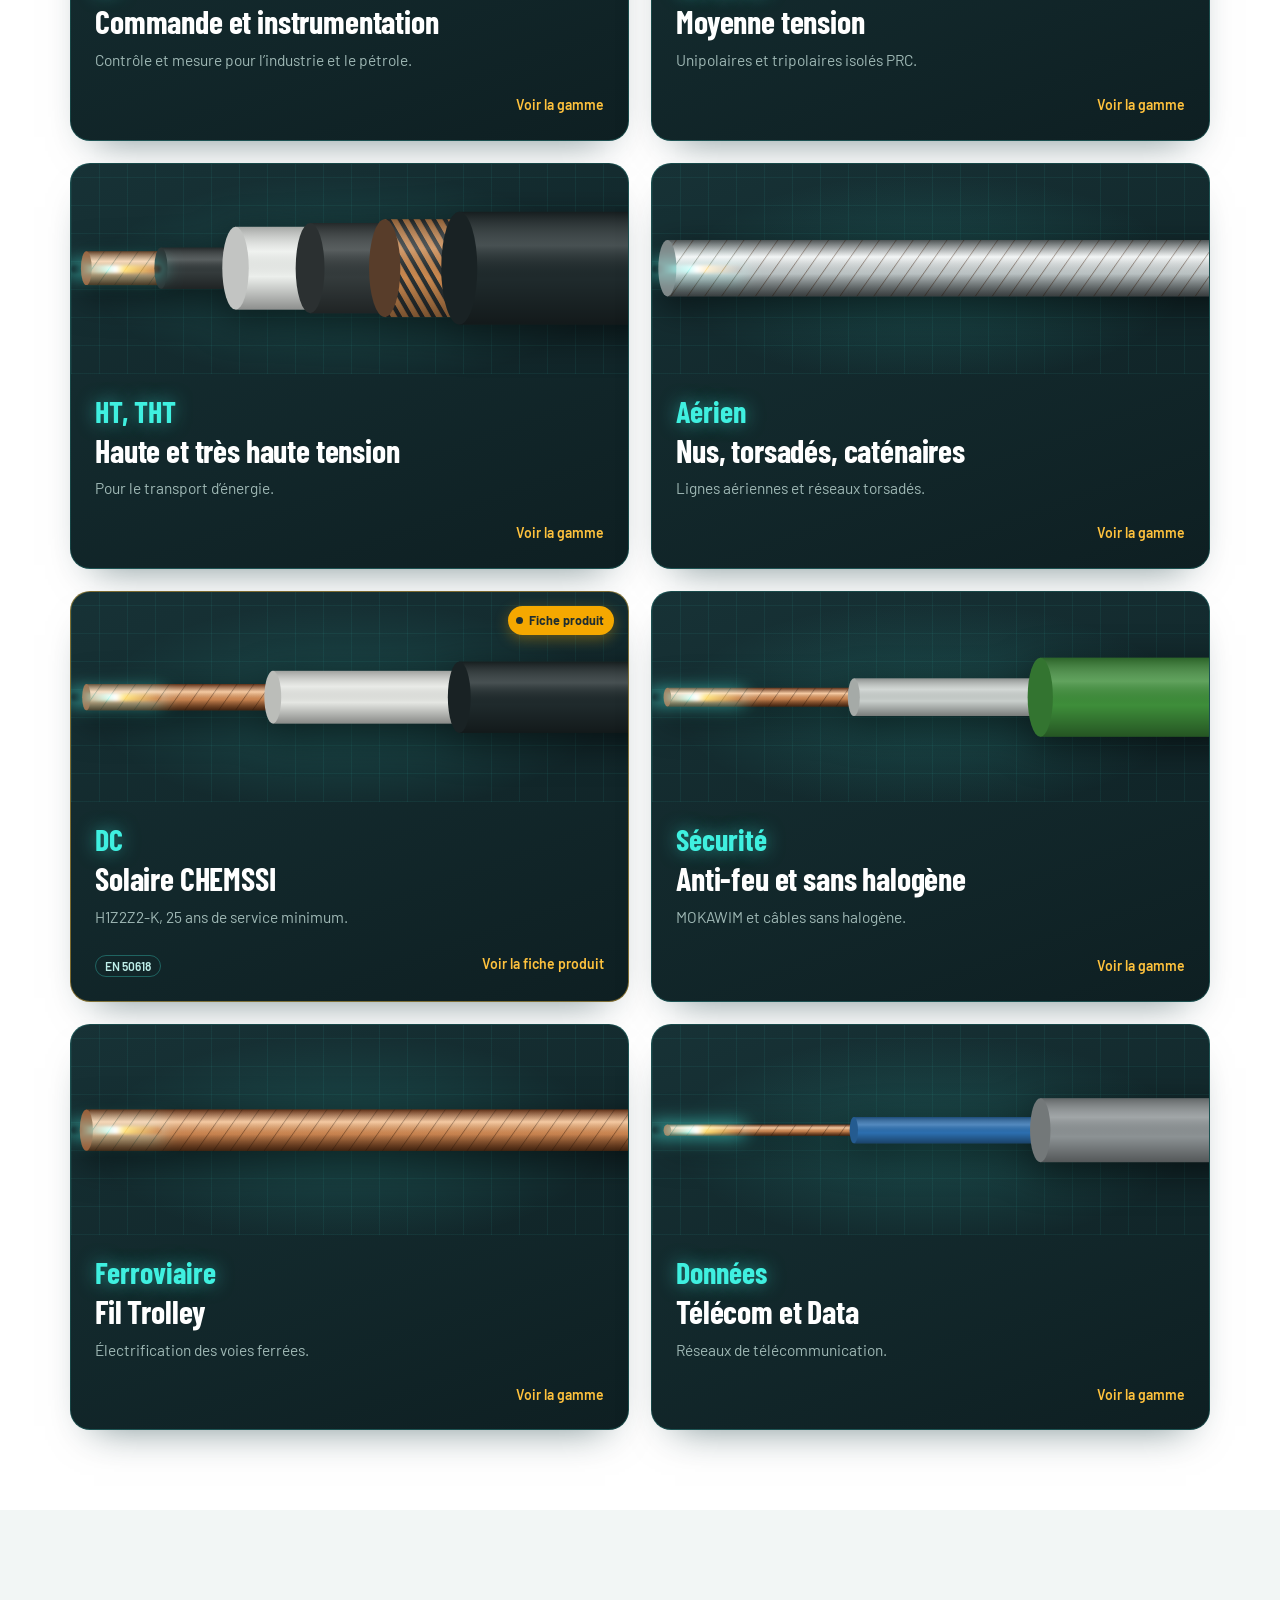
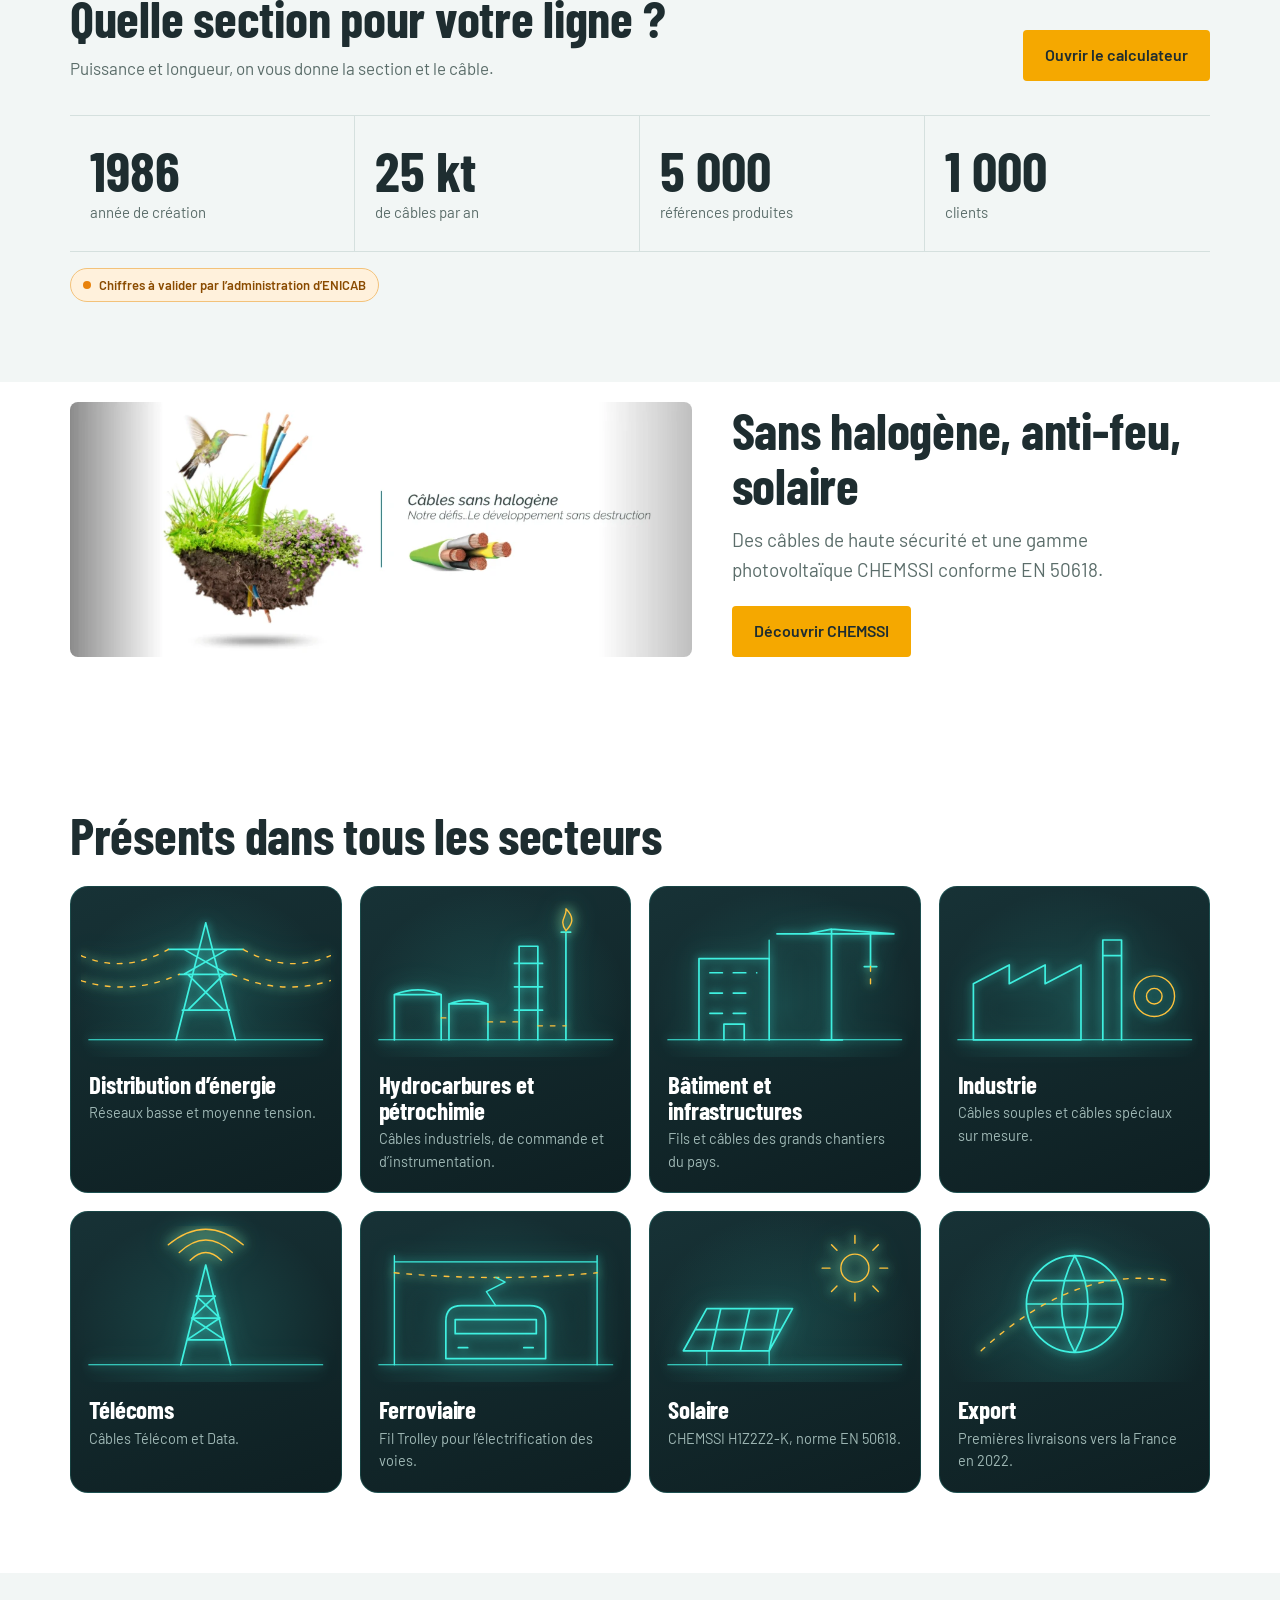
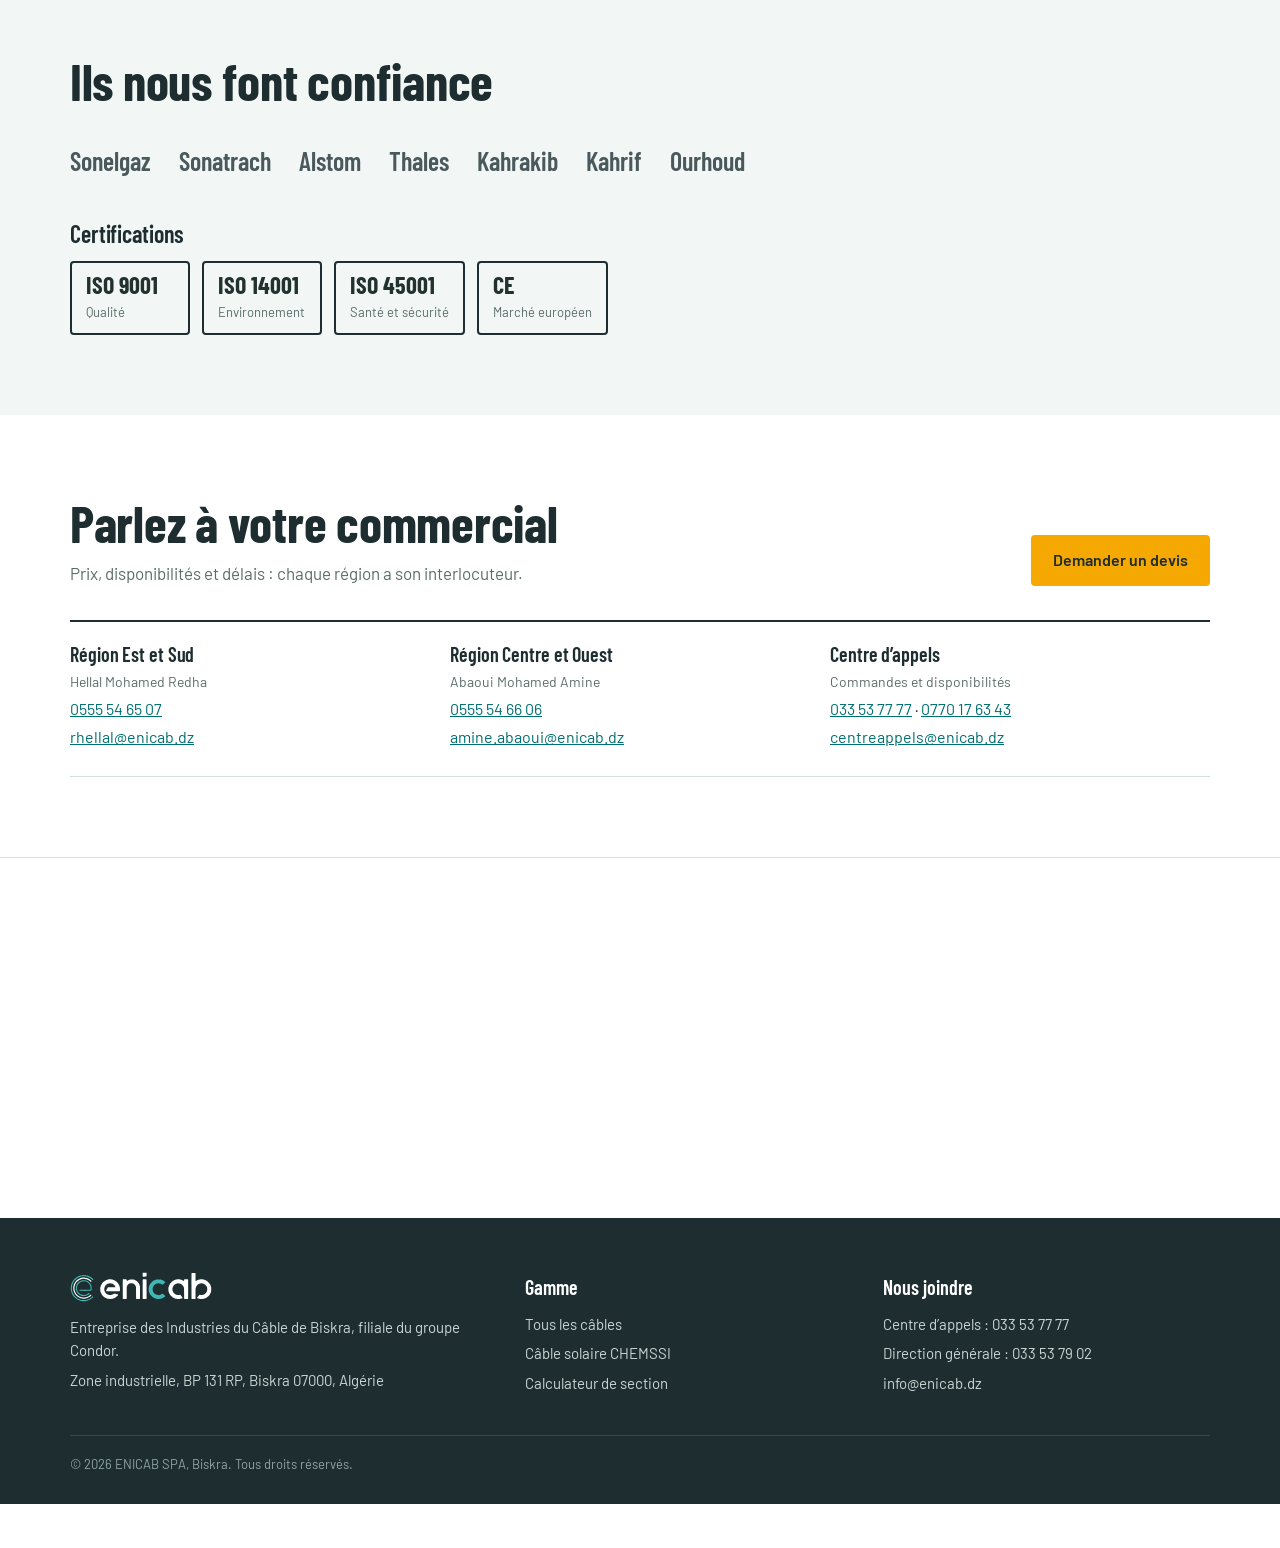
==== commit 004140de: "Pop-up « 1 mois de réseaux sociaux offert » et bouton « Ça m'intéresse » (envoi WhatsApp)" ====
--- a/index.html
+++ b/index.html
@@ -135,6 +135,42 @@
 <a class="vpill" href="v2/index.html"><i></i>Découvrir la version moderne</a>
 <div class="demo-bar"><svg class="picto" viewBox="0 0 24 24" aria-hidden="true"><circle cx="12" cy="12" r="10" fill="none" stroke="currentColor" stroke-width="2"/><path d="M7 15V9l2.5 4L12 9l2.5 4L17 9v6" fill="none" stroke="currentColor" stroke-width="1.8" stroke-linejoin="round"/></svg><span><b>Maquette réalisée par Webminds</b> · site non officiel · aucun formulaire n’est enregistré</span></div>
 <script src="assets/js/cable.js"></script>
-<script src="assets/js/main.js"></script>
-</body>
+<script src="assets/js/main.js"></script><script data-wml>(function(){if(window.__wmL)return;window.__wmL=1;
+var C={"p": "ENICAB", "mail": null, "wa": "213797372452", "v": [["/", "Version corporate", "Claire et rassurante"], ["/v2/", "Version moderne", "Immersive et animée"]]};
+function ready(f){document.readyState==='loading'?document.addEventListener('DOMContentLoaded',f):f()}
+ready(function(){
+var css='.wmL-b{position:fixed;right:14px;bottom:calc(56px + env(safe-area-inset-bottom));z-index:2147483000;border:0;border-radius:999px;background:#1C2452;color:#fff;font:700 13px/1 system-ui,-apple-system,Segoe UI,Roboto,sans-serif;padding:11px 15px;box-shadow:0 6px 22px rgba(20,30,60,.35);cursor:pointer;display:flex;align-items:center;gap:7px}'
++'@media(max-width:520px){.wmL-b{bottom:calc(112px + env(safe-area-inset-bottom));font-size:12.5px;padding:10px 13px}}'
++'.wmL-m{position:fixed;inset:0;z-index:2147483001;background:rgba(10,14,25,.55);display:none;align-items:flex-end;justify-content:center;font-family:system-ui,-apple-system,Segoe UI,Roboto,sans-serif}.wmL-m.on{display:flex}@media(min-width:700px){.wmL-m{align-items:center;padding:20px}}'
++'.wmL-x{box-sizing:border-box;position:relative;background:#fff;color:#1C2452;width:100%;max-width:470px;max-height:92vh;overflow:auto;border-radius:22px 22px 0 0;padding:24px 22px calc(22px + env(safe-area-inset-bottom));text-align:left}@media(min-width:700px){.wmL-x{border-radius:22px}}'
++'.wmL-x *{box-sizing:border-box}.wmL-c{position:absolute;top:12px;right:12px;width:36px;height:36px;border:0;border-radius:50%;background:#F0F2F1;font-size:16px;cursor:pointer;color:#1C2452}'
++'.wmL-x h3{font:800 26px/1.1 system-ui,-apple-system,sans-serif;margin:4px 40px 10px 0;color:inherit}.wmL-x p{margin:0 0 14px;line-height:1.5;font-size:14.5px;opacity:.85}'
++'.wmL-o{background:linear-gradient(115deg,#1C2452,#2E4B9A);color:#fff}.wmL-o .wmL-c{background:rgba(255,255,255,.2);color:#fff}.wmL-big{font:900 54px/.95 system-ui,-apple-system,sans-serif;letter-spacing:-.02em;margin:6px 0 2px}.wmL-big small{display:block;font-size:19px;font-weight:700;letter-spacing:0;margin-top:6px}'
++'.wmL-tag{display:inline-block;background:#F5B841;color:#1C2452;font:800 11px system-ui,sans-serif;letter-spacing:.08em;border-radius:999px;padding:5px 10px}'
++'.wmL-btn{display:flex;align-items:center;justify-content:center;width:100%;border:0;border-radius:14px;padding:14px;font:800 15px system-ui,-apple-system,sans-serif;cursor:pointer;margin-top:8px}.wmL-w{background:#fff;color:#1C2452}.wmL-g{background:#1FAF55;color:#fff}.wmL-n{background:#1C2452;color:#fff}.wmL-l{background:transparent;color:inherit;font-weight:600;font-size:13.5px;padding:10px}'
++'.wmL-s{font:700 11.5px system-ui,sans-serif;text-transform:uppercase;letter-spacing:.06em;opacity:.6;margin:12px 0 8px}.wmL-ch{display:grid;gap:8px}.wmL-ch label{display:flex;align-items:center;gap:10px;border:1.5px solid #E2E6E3;border-radius:12px;padding:11px 12px;cursor:pointer;font-size:14px;font-weight:600}.wmL-ch label small{display:block;font-weight:500;opacity:.65;font-size:12px}.wmL-ch input{width:18px;height:18px;flex:none;accent-color:#1FAF55}'
++'.wmL-f{display:grid;gap:8px;margin:12px 0 6px}.wmL-f input{border:1.5px solid #E2E6E3;border-radius:12px;padding:12px;font:500 16px system-ui,sans-serif;color:#1C2452;background:#fff;-webkit-user-select:text!important;user-select:text!important;width:100%}'
++'.wmL-ok{text-align:center}.wmL-ok i{display:grid;place-items:center;width:64px;height:64px;margin:6px auto 12px;border-radius:50%;background:#E8F7EE;color:#1FAF55;font-style:normal;font-size:30px}';
+var st=document.createElement('style');st.textContent=css;document.head.appendChild(st);
+function ss(k,v){try{if(v===undefined)return sessionStorage.getItem(k);sessionStorage.setItem(k,v)}catch(e){}}
+var p=location.pathname,cur=0;C.v.forEach(function(v,i){if(v[0]!=='/'&&p.indexOf(v[0])===0)cur=i});
+var off=document.createElement('div');off.className='wmL-m';off.innerHTML='<div class="wmL-x wmL-o" role="dialog" aria-modal="true"><button class="wmL-c" type="button" aria-label="Fermer">✕</button><span class="wmL-tag">OFFERT</span><div class="wmL-big">1 mois<small>de gestion de vos réseaux sociaux</small></div><p style="margin-top:12px">Pour la création de votre site, Webminds gère gratuitement vos pages Facebook et Instagram pendant le premier mois : visuels, publications et réponses aux messages.</p><button class="wmL-btn wmL-w" type="button" data-i>Ça m’intéresse</button><button class="wmL-btn wmL-l" type="button" data-c>Continuer la visite</button></div>';
+var ch='';C.v.forEach(function(v,i){ch+='<label><input type="radio" name="wmLv" value="'+v[1]+'"'+(i===cur?' checked':'')+'><span>'+v[1]+(v[2]?'<small>'+v[2]+'</small>':'')+'</span></label>'});
+var it=document.createElement('div');it.className='wmL-m';it.innerHTML='<div class="wmL-x" role="dialog" aria-modal="true"><button class="wmL-c" type="button" aria-label="Fermer">✕</button><div data-s1><h3>Cette maquette vous plaît ?</h3><p>Choisissez la version qui vous intéresse : Webminds vous recontacte pour vous la présenter.</p>'+(C.v.length>1?'<div class="wmL-s">La version préférée</div><div class="wmL-ch">'+ch+'</div>':'')+'<div class="wmL-s">En plus</div><div class="wmL-ch"><label><input type="checkbox" value="Gestion des réseaux sociaux (1 mois offert)"><span>Réseaux sociaux<small>1 mois de gestion offert avec le site</small></span></label></div><div class="wmL-f"><input name="n" placeholder="Votre nom" autocomplete="name"><input name="t" type="tel" inputmode="tel" placeholder="Votre téléphone (facultatif)" autocomplete="tel"></div><button class="wmL-btn wmL-g" type="button" data-w>Envoyer sur WhatsApp</button>'+(C.mail?'<button class="wmL-btn wmL-l" type="button" data-e>Envoyer par e-mail</button>':'')+'</div><div class="wmL-ok" data-s2 hidden><i>✓</i><h3 style="margin:0 0 8px">Merci !</h3><p>Votre choix a bien été transmis à Webminds. Nous vous recontactons très vite.</p><button class="wmL-btn wmL-n" type="button" data-c>Continuer la visite</button></div></div>';
+document.body.appendChild(off);document.body.appendChild(it);
+var b=document.createElement('button');b.type='button';b.className='wmL-b';b.innerHTML='<b style="font-size:15px">♥</b>Ça m’intéresse';document.body.appendChild(b);
+function op(m){off.classList.remove('on');it.classList.remove('on');m.classList.add('on')}
+[off,it].forEach(function(m){m.addEventListener('click',function(e){if(e.target===m||e.target.closest('.wmL-c')||e.target.closest('[data-c]'))m.classList.remove('on')})});
+b.onclick=function(){op(it)};off.querySelector('[data-i]').onclick=function(){op(it)};
+function msg(){var v=(it.querySelector('input[name=wmLv]:checked')||{}).value||C.v[cur][1],x=[].map.call(it.querySelectorAll('input[type=checkbox]:checked'),function(c){return c.value}),n=it.querySelector('[name=n]').value.trim(),t=it.querySelector('[name=t]').value.trim();
+ return{v:v,x:x,n:n,t:t,txt:'Bonjour Webminds, la maquette '+C.p+' m’intéresse.\nVersion préférée : '+v+(x.length?'\nEn plus : '+x.join(', '):'')+(n?'\nNom : '+n:'')+(t?'\nTéléphone : '+t:'')+'\nLien : '+location.origin+C.v[cur][0]}}
+function mail(m){if(!C.mail)return;try{fetch('https://formsubmit.co/ajax/'+C.mail,{method:'POST',keepalive:true,headers:{'Content-Type':'application/json','Accept':'application/json'},body:JSON.stringify({_subject:'Maquette '+C.p+' : intéressé ('+m.v+')',Prospect:C.p,Version:m.v,Options:m.x.join(', ')||'-',Nom:m.n||'-',Telephone:m.t||'-',Lien:location.origin+C.v[cur][0],_template:'table',_captcha:'false'})}).catch(function(){})}catch(e){}}
+function done(){it.querySelector('[data-s1]').hidden=true;it.querySelector('[data-s2]').hidden=false;ss('wmL-sent','1')}
+it.querySelector('[data-w]').onclick=function(){var m=msg();mail(m);done();location.href='https://wa.me/'+C.wa+'?text='+encodeURIComponent(m.txt)};
+var e=it.querySelector('[data-e]');if(e)e.onclick=function(){mail(msg());done()};
+var sh=ss('wmL-off');addEventListener('scroll',function(){var r=(scrollY+innerHeight)/document.documentElement.scrollHeight;
+ if(!sh&&scrollY>500&&r>.3){sh=1;ss('wmL-off','1');op(off)}
+ if(!ss('wmL-it')&&!ss('wmL-sent')&&sh&&r>.92&&!off.classList.contains('on')){ss('wmL-it','1');op(it)}},{passive:true});
+});})();
+</script></body>
 </html>
